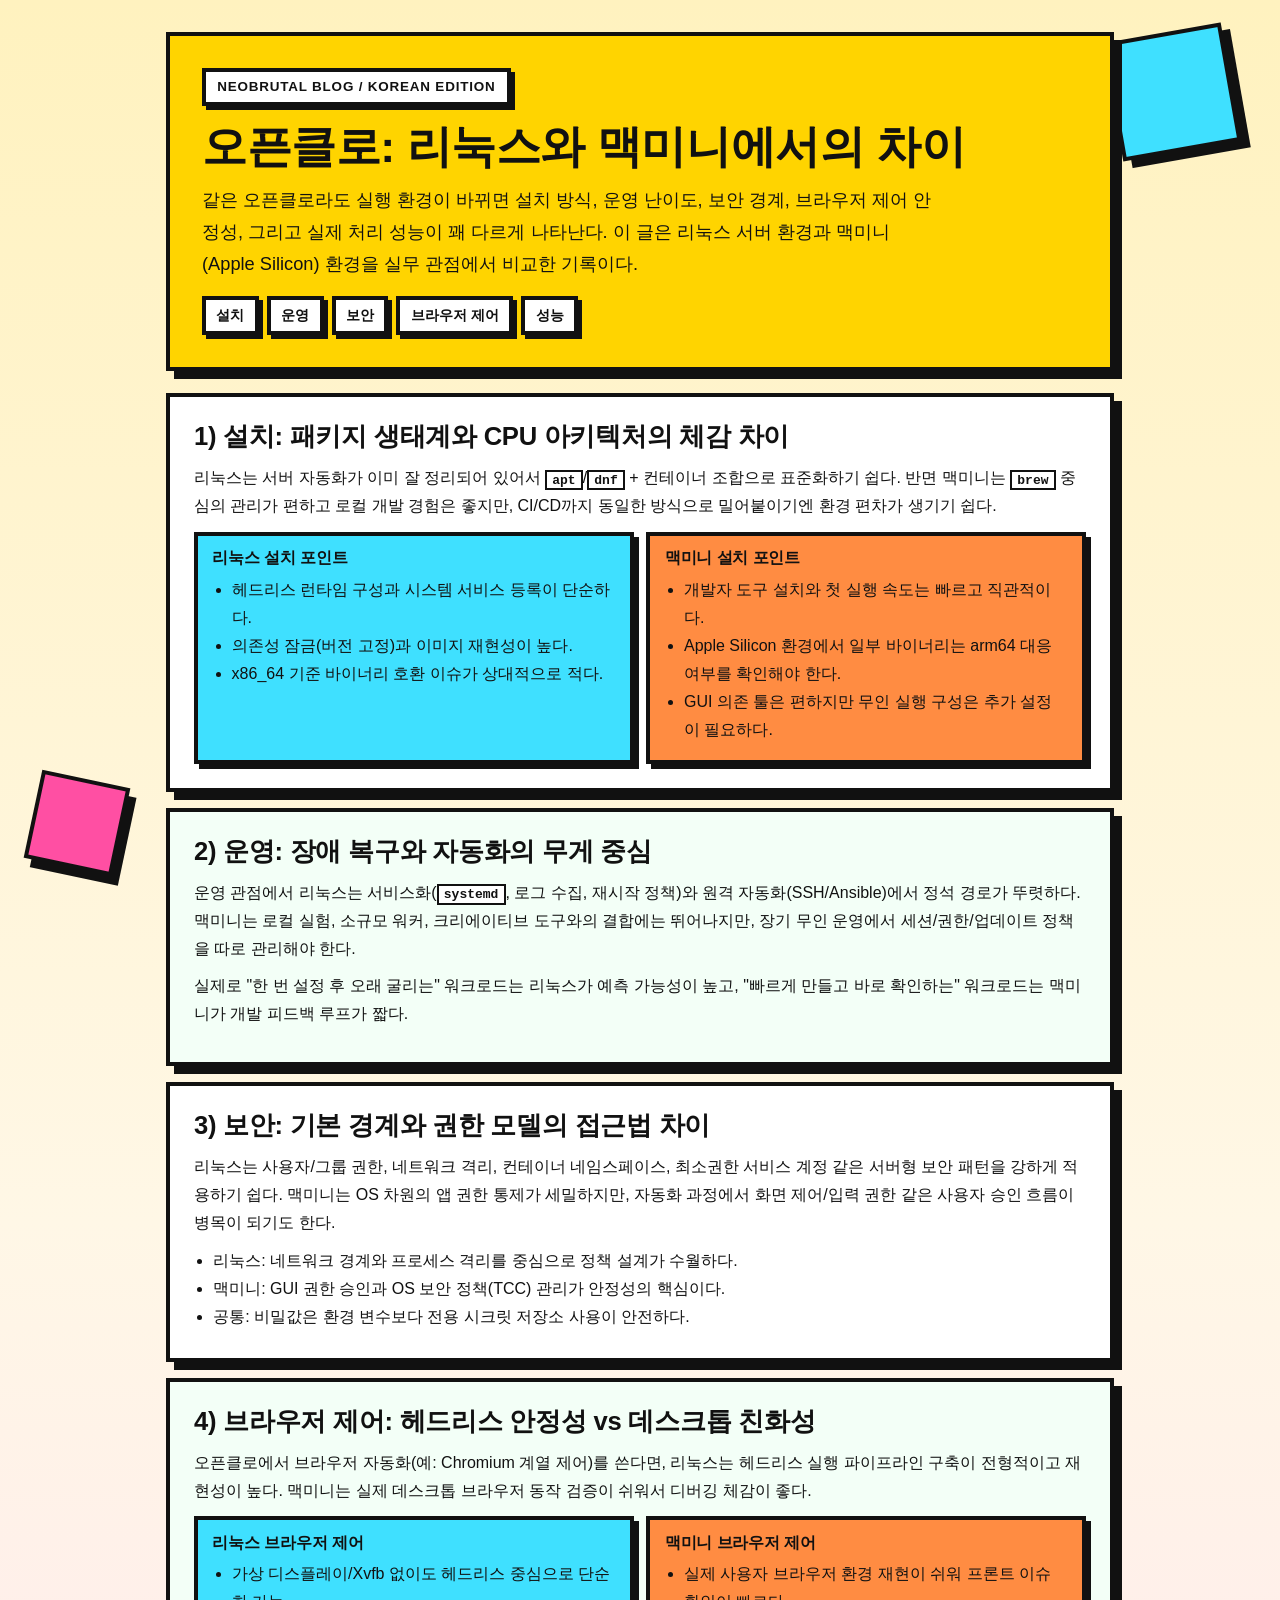
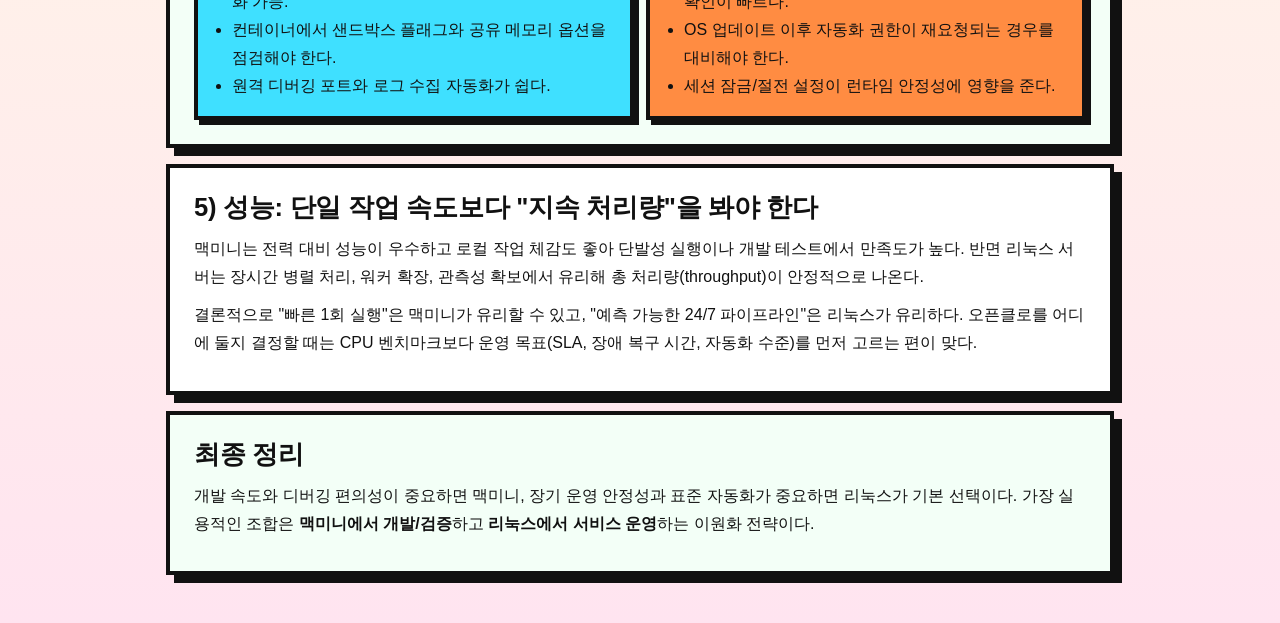
==== index.html @ ed8ccc2e "feat: initial neobrutal blog" ====
<!doctype html>
<html lang="ko">
<head>
  <meta charset="UTF-8">
  <meta name="viewport" content="width=device-width, initial-scale=1.0">
  <title>오픈클로: 리눅스와 맥미니에서의 차이</title>
  <link rel="stylesheet" href="styles.css">
</head>
<body>
  <div class="bg-shape shape-a" aria-hidden="true"></div>
  <div class="bg-shape shape-b" aria-hidden="true"></div>

  <main class="page">
    <header class="brutal-box hero">
      <p class="kicker">NEOBRUTAL BLOG / KOREAN EDITION</p>
      <h1>오픈클로: 리눅스와 맥미니에서의 차이</h1>
      <p class="dek">
        같은 오픈클로라도 실행 환경이 바뀌면 설치 방식, 운영 난이도, 보안 경계, 브라우저 제어 안정성,
        그리고 실제 처리 성능이 꽤 다르게 나타난다. 이 글은 리눅스 서버 환경과 맥미니(Apple Silicon) 환경을
        실무 관점에서 비교한 기록이다.
      </p>
      <ul class="tags" aria-label="핵심 주제">
        <li>설치</li>
        <li>운영</li>
        <li>보안</li>
        <li>브라우저 제어</li>
        <li>성능</li>
      </ul>
    </header>

    <article class="post">
      <section class="brutal-box block">
        <h2>1) 설치: 패키지 생태계와 CPU 아키텍처의 체감 차이</h2>
        <p>
          리눅스는 서버 자동화가 이미 잘 정리되어 있어서 <code>apt</code>/<code>dnf</code> + 컨테이너 조합으로
          표준화하기 쉽다. 반면 맥미니는 <code>brew</code> 중심의 관리가 편하고 로컬 개발 경험은 좋지만,
          CI/CD까지 동일한 방식으로 밀어붙이기엔 환경 편차가 생기기 쉽다.
        </p>
        <div class="compare">
          <section class="panel linux">
            <h3>리눅스 설치 포인트</h3>
            <ul>
              <li>헤드리스 런타임 구성과 시스템 서비스 등록이 단순하다.</li>
              <li>의존성 잠금(버전 고정)과 이미지 재현성이 높다.</li>
              <li>x86_64 기준 바이너리 호환 이슈가 상대적으로 적다.</li>
            </ul>
          </section>
          <section class="panel mac">
            <h3>맥미니 설치 포인트</h3>
            <ul>
              <li>개발자 도구 설치와 첫 실행 속도는 빠르고 직관적이다.</li>
              <li>Apple Silicon 환경에서 일부 바이너리는 arm64 대응 여부를 확인해야 한다.</li>
              <li>GUI 의존 툴은 편하지만 무인 실행 구성은 추가 설정이 필요하다.</li>
            </ul>
          </section>
        </div>
      </section>

      <section class="brutal-box block">
        <h2>2) 운영: 장애 복구와 자동화의 무게 중심</h2>
        <p>
          운영 관점에서 리눅스는 서비스화(<code>systemd</code>, 로그 수집, 재시작 정책)와 원격 자동화(SSH/Ansible)에서
          정석 경로가 뚜렷하다. 맥미니는 로컬 실험, 소규모 워커, 크리에이티브 도구와의 결합에는 뛰어나지만,
          장기 무인 운영에서 세션/권한/업데이트 정책을 따로 관리해야 한다.
        </p>
        <p>
          실제로 "한 번 설정 후 오래 굴리는" 워크로드는 리눅스가 예측 가능성이 높고, "빠르게 만들고 바로 확인하는"
          워크로드는 맥미니가 개발 피드백 루프가 짧다.
        </p>
      </section>

      <section class="brutal-box block">
        <h2>3) 보안: 기본 경계와 권한 모델의 접근법 차이</h2>
        <p>
          리눅스는 사용자/그룹 권한, 네트워크 격리, 컨테이너 네임스페이스, 최소권한 서비스 계정 같은
          서버형 보안 패턴을 강하게 적용하기 쉽다. 맥미니는 OS 차원의 앱 권한 통제가 세밀하지만,
          자동화 과정에서 화면 제어/입력 권한 같은 사용자 승인 흐름이 병목이 되기도 한다.
        </p>
        <ul>
          <li>리눅스: 네트워크 경계와 프로세스 격리를 중심으로 정책 설계가 수월하다.</li>
          <li>맥미니: GUI 권한 승인과 OS 보안 정책(TCC) 관리가 안정성의 핵심이다.</li>
          <li>공통: 비밀값은 환경 변수보다 전용 시크릿 저장소 사용이 안전하다.</li>
        </ul>
      </section>

      <section class="brutal-box block">
        <h2>4) 브라우저 제어: 헤드리스 안정성 vs 데스크톱 친화성</h2>
        <p>
          오픈클로에서 브라우저 자동화(예: Chromium 계열 제어)를 쓴다면, 리눅스는 헤드리스 실행 파이프라인 구축이
          전형적이고 재현성이 높다. 맥미니는 실제 데스크톱 브라우저 동작 검증이 쉬워서 디버깅 체감이 좋다.
        </p>
        <div class="compare">
          <section class="panel linux">
            <h3>리눅스 브라우저 제어</h3>
            <ul>
              <li>가상 디스플레이/Xvfb 없이도 헤드리스 중심으로 단순화 가능.</li>
              <li>컨테이너에서 샌드박스 플래그와 공유 메모리 옵션을 점검해야 한다.</li>
              <li>원격 디버깅 포트와 로그 수집 자동화가 쉽다.</li>
            </ul>
          </section>
          <section class="panel mac">
            <h3>맥미니 브라우저 제어</h3>
            <ul>
              <li>실제 사용자 브라우저 환경 재현이 쉬워 프론트 이슈 확인이 빠르다.</li>
              <li>OS 업데이트 이후 자동화 권한이 재요청되는 경우를 대비해야 한다.</li>
              <li>세션 잠금/절전 설정이 런타임 안정성에 영향을 준다.</li>
            </ul>
          </section>
        </div>
      </section>

      <section class="brutal-box block">
        <h2>5) 성능: 단일 작업 속도보다 "지속 처리량"을 봐야 한다</h2>
        <p>
          맥미니는 전력 대비 성능이 우수하고 로컬 작업 체감도 좋아 단발성 실행이나 개발 테스트에서 만족도가 높다.
          반면 리눅스 서버는 장시간 병렬 처리, 워커 확장, 관측성 확보에서 유리해 총 처리량(throughput)이 안정적으로 나온다.
        </p>
        <p>
          결론적으로 "빠른 1회 실행"은 맥미니가 유리할 수 있고, "예측 가능한 24/7 파이프라인"은 리눅스가 유리하다.
          오픈클로를 어디에 둘지 결정할 때는 CPU 벤치마크보다 운영 목표(SLA, 장애 복구 시간, 자동화 수준)를 먼저 고르는 편이 맞다.
        </p>
      </section>

      <section class="brutal-box block cta">
        <h2>최종 정리</h2>
        <p>
          개발 속도와 디버깅 편의성이 중요하면 맥미니, 장기 운영 안정성과 표준 자동화가 중요하면 리눅스가 기본 선택이다.
          가장 실용적인 조합은 <strong>맥미니에서 개발/검증</strong>하고 <strong>리눅스에서 서비스 운영</strong>하는 이원화 전략이다.
        </p>
      </section>
    </article>
  </main>
</body>
</html>
---- styles.css ----
:root {
  --ink: #111111;
  --paper: #fff7e6;
  --yellow: #ffd400;
  --pink: #ff4fa3;
  --cyan: #3fe0ff;
  --mint: #71f79f;
  --orange: #ff8c42;
  --shadow: 8px 8px 0 var(--ink);
  --border: 4px solid var(--ink);
}

*,
*::before,
*::after {
  box-sizing: border-box;
}

body {
  margin: 0;
  font-family: "Pretendard", "Noto Sans KR", "Apple SD Gothic Neo", sans-serif;
  line-height: 1.75;
  color: var(--ink);
  background:
    linear-gradient(180deg, #fff2bf 0%, var(--paper) 55%, #ffe4f0 100%);
  min-height: 100vh;
  position: relative;
  overflow-x: hidden;
}

.bg-shape {
  position: fixed;
  border: var(--border);
  box-shadow: var(--shadow);
  z-index: -1;
}

.shape-a {
  width: 120px;
  height: 120px;
  background: var(--cyan);
  top: 2rem;
  right: 3rem;
  transform: rotate(-10deg);
}

.shape-b {
  width: 90px;
  height: 90px;
  background: var(--pink);
  left: 2rem;
  bottom: 2rem;
  transform: rotate(12deg);
}

.page {
  width: min(100%, 980px);
  margin: 0 auto;
  padding: 2rem 1rem 3rem;
}

.brutal-box {
  border: var(--border);
  box-shadow: var(--shadow);
  background: #ffffff;
}

.hero {
  background: var(--yellow);
  padding: clamp(1rem, 3vw, 2rem);
  margin-bottom: 1.4rem;
}

.kicker {
  display: inline-block;
  margin: 0 0 0.6rem;
  border: var(--border);
  box-shadow: 4px 4px 0 var(--ink);
  padding: 0.2rem 0.7rem;
  background: #fff;
  font-weight: 800;
  letter-spacing: 0.06em;
  font-size: 0.84rem;
}

h1,
h2,
h3 {
  line-height: 1.25;
  letter-spacing: -0.01em;
}

h1 {
  margin: 0.2rem 0 0.6rem;
  font-size: clamp(1.55rem, 4.4vw, 2.8rem);
}

.dek {
  margin: 0;
  font-size: clamp(1rem, 2vw, 1.14rem);
  max-width: 72ch;
}

.tags {
  list-style: none;
  margin: 1rem 0 0;
  padding: 0;
  display: flex;
  flex-wrap: wrap;
  gap: 0.5rem;
}

.tags li {
  border: var(--border);
  box-shadow: 4px 4px 0 var(--ink);
  background: #fff;
  font-weight: 700;
  font-size: 0.9rem;
  padding: 0.18rem 0.65rem;
}

.post {
  display: grid;
  gap: 1rem;
}

.block {
  padding: clamp(1rem, 2.4vw, 1.5rem);
}

.block:nth-child(odd) {
  background: #ffffff;
}

.block:nth-child(even) {
  background: #f3fff7;
}

.block h2 {
  margin-top: 0;
  margin-bottom: 0.7rem;
  font-size: clamp(1.15rem, 3vw, 1.6rem);
}

.block p {
  margin: 0.6rem 0;
}

.block ul {
  margin: 0.4rem 0 0.2rem 1.2rem;
  padding: 0;
}

.compare {
  margin-top: 0.7rem;
  display: grid;
  gap: 0.8rem;
  grid-template-columns: repeat(2, minmax(0, 1fr));
}

.panel {
  border: var(--border);
  box-shadow: 5px 5px 0 var(--ink);
  padding: 0.8rem 0.9rem;
}

.panel h3 {
  margin-top: 0;
  margin-bottom: 0.45rem;
  font-size: 1rem;
}

.panel.linux {
  background: var(--cyan);
}

.panel.mac {
  background: var(--orange);
}

code {
  border: 2px solid var(--ink);
  background: #ffffff;
  padding: 0.05rem 0.32rem;
  font-weight: 700;
}

.cta {
  background: var(--mint);
}

@media (max-width: 760px) {
  .page {
    padding: 1rem 0.75rem 2rem;
  }

  .shape-a {
    right: 0.4rem;
    top: 0.6rem;
    width: 80px;
    height: 80px;
  }

  .shape-b {
    left: 0.3rem;
    bottom: 0.6rem;
    width: 70px;
    height: 70px;
  }

  .compare {
    grid-template-columns: 1fr;
  }

  .kicker {
    font-size: 0.75rem;
  }
}
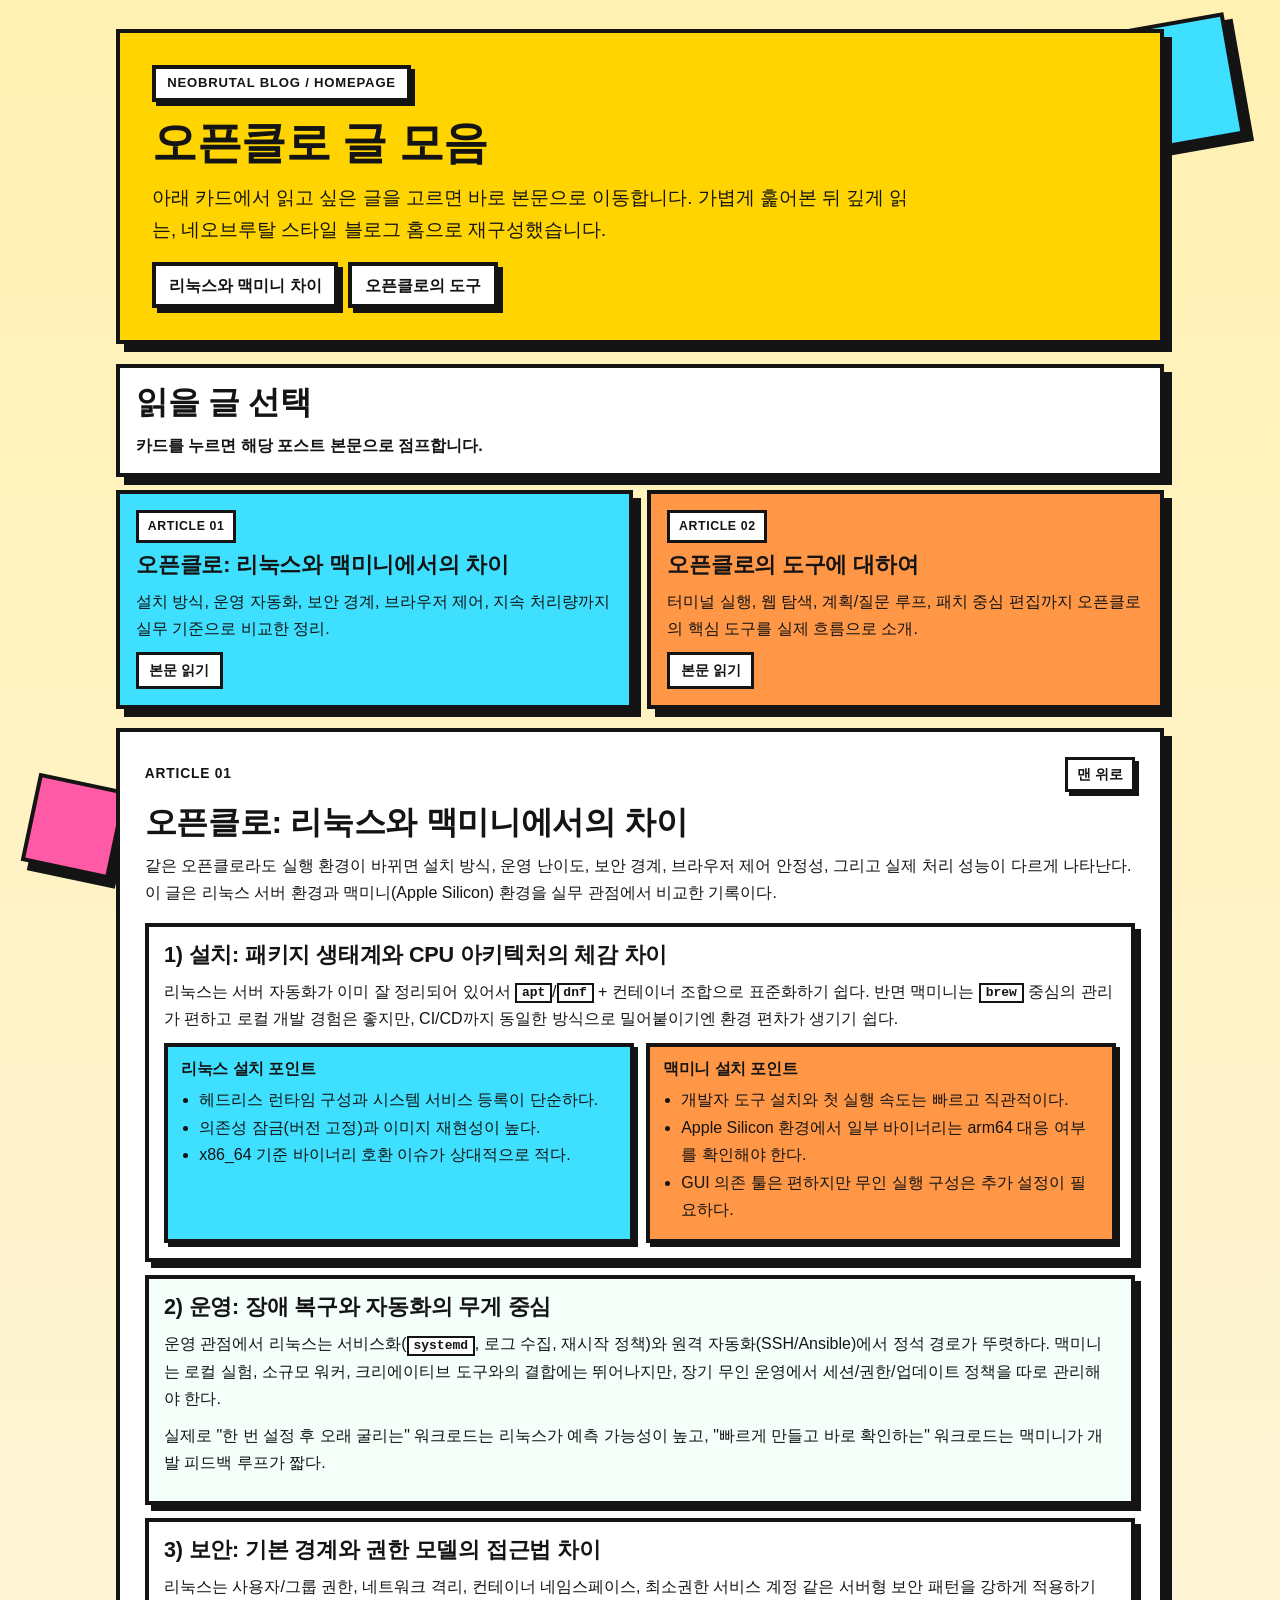
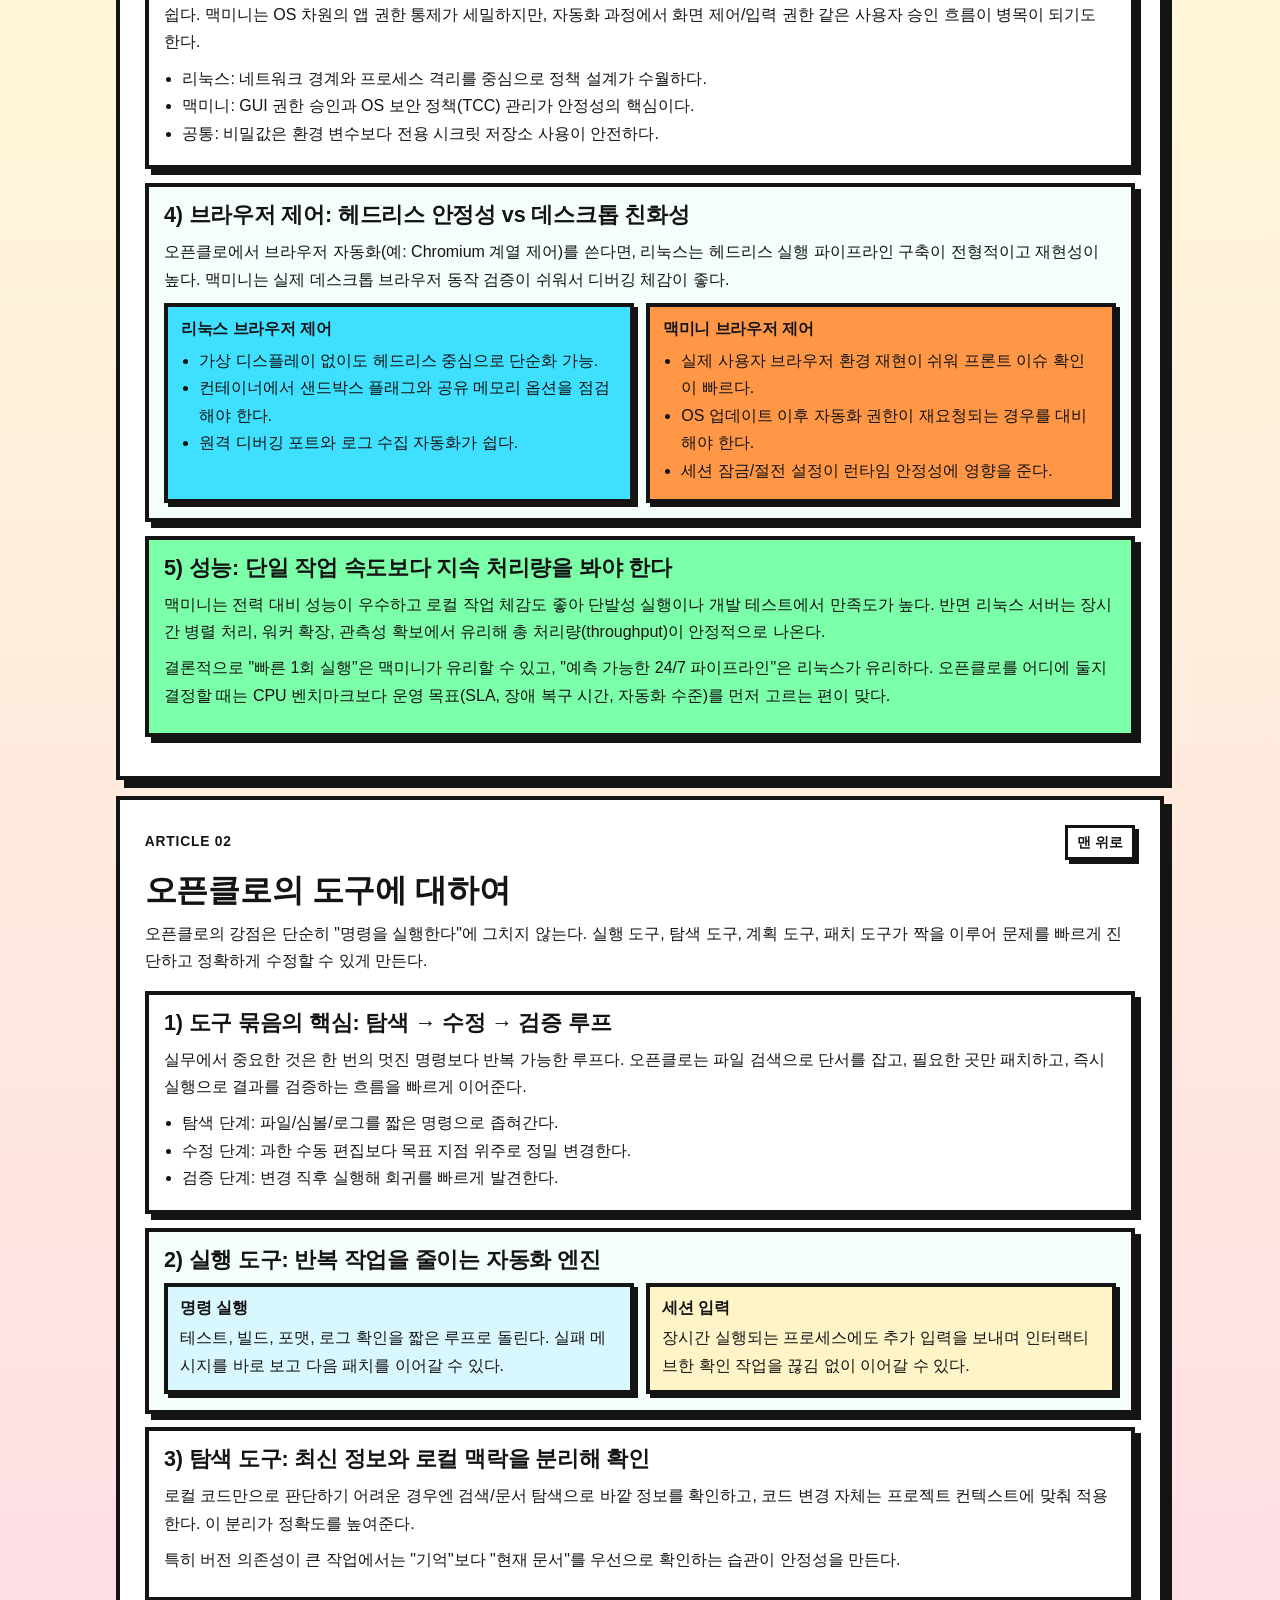
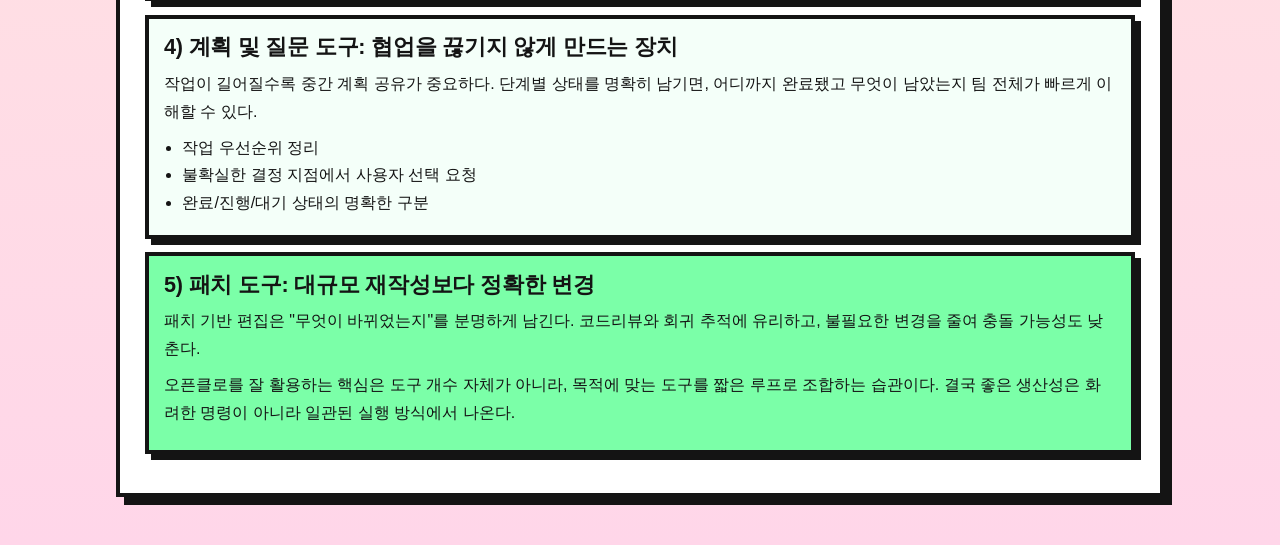
==== commit 022fd364: "feat: add post-card listing and second article about OpenClaw tools" ====
--- a/index.html
+++ b/index.html
@@ -3,132 +3,246 @@
 <head>
   <meta charset="UTF-8">
   <meta name="viewport" content="width=device-width, initial-scale=1.0">
-  <title>오픈클로: 리눅스와 맥미니에서의 차이</title>
+  <title>오픈클로 홈 | 네오브루탈 블로그</title>
   <link rel="stylesheet" href="styles.css">
 </head>
 <body>
   <div class="bg-shape shape-a" aria-hidden="true"></div>
   <div class="bg-shape shape-b" aria-hidden="true"></div>
-
-  <main class="page">
+  <div class="bg-shape shape-c" aria-hidden="true"></div>
+
+  <main class="page" id="top">
     <header class="brutal-box hero">
-      <p class="kicker">NEOBRUTAL BLOG / KOREAN EDITION</p>
-      <h1>오픈클로: 리눅스와 맥미니에서의 차이</h1>
+      <p class="kicker">NEOBRUTAL BLOG / HOMEPAGE</p>
+      <h1>오픈클로 글 모음</h1>
       <p class="dek">
-        같은 오픈클로라도 실행 환경이 바뀌면 설치 방식, 운영 난이도, 보안 경계, 브라우저 제어 안정성,
-        그리고 실제 처리 성능이 꽤 다르게 나타난다. 이 글은 리눅스 서버 환경과 맥미니(Apple Silicon) 환경을
-        실무 관점에서 비교한 기록이다.
+        아래 카드에서 읽고 싶은 글을 고르면 바로 본문으로 이동합니다.
+        가볍게 훑어본 뒤 깊게 읽는, 네오브루탈 스타일 블로그 홈으로 재구성했습니다.
       </p>
-      <ul class="tags" aria-label="핵심 주제">
-        <li>설치</li>
-        <li>운영</li>
-        <li>보안</li>
-        <li>브라우저 제어</li>
-        <li>성능</li>
-      </ul>
+      <nav class="top-nav" aria-label="게시글 바로가기">
+        <a href="#post-linux-mac">리눅스와 맥미니 차이</a>
+        <a href="#post-tools">오픈클로의 도구</a>
+      </nav>
     </header>
 
-    <article class="post">
-      <section class="brutal-box block">
-        <h2>1) 설치: 패키지 생태계와 CPU 아키텍처의 체감 차이</h2>
+    <section class="post-picker" aria-labelledby="post-picker-title">
+      <div class="brutal-box section-head">
+        <h2 id="post-picker-title">읽을 글 선택</h2>
+        <p>카드를 누르면 해당 포스트 본문으로 점프합니다.</p>
+      </div>
+
+      <div class="cards">
+        <a class="brutal-box post-card card-linux" href="#post-linux-mac">
+          <p class="card-label">ARTICLE 01</p>
+          <h3>오픈클로: 리눅스와 맥미니에서의 차이</h3>
+          <p>
+            설치 방식, 운영 자동화, 보안 경계, 브라우저 제어, 지속 처리량까지
+            실무 기준으로 비교한 정리.
+          </p>
+          <span class="card-cta">본문 읽기</span>
+        </a>
+
+        <a class="brutal-box post-card card-tools" href="#post-tools">
+          <p class="card-label">ARTICLE 02</p>
+          <h3>오픈클로의 도구에 대하여</h3>
+          <p>
+            터미널 실행, 웹 탐색, 계획/질문 루프, 패치 중심 편집까지
+            오픈클로의 핵심 도구를 실제 흐름으로 소개.
+          </p>
+          <span class="card-cta">본문 읽기</span>
+        </a>
+      </div>
+    </section>
+
+    <section class="articles" aria-label="전체 포스트">
+      <article class="brutal-box post-full" id="post-linux-mac">
+        <header class="post-head">
+          <p class="post-no">ARTICLE 01</p>
+          <a class="back-top" href="#top">맨 위로</a>
+        </header>
+
+        <h2>오픈클로: 리눅스와 맥미니에서의 차이</h2>
         <p>
-          리눅스는 서버 자동화가 이미 잘 정리되어 있어서 <code>apt</code>/<code>dnf</code> + 컨테이너 조합으로
-          표준화하기 쉽다. 반면 맥미니는 <code>brew</code> 중심의 관리가 편하고 로컬 개발 경험은 좋지만,
-          CI/CD까지 동일한 방식으로 밀어붙이기엔 환경 편차가 생기기 쉽다.
+          같은 오픈클로라도 실행 환경이 바뀌면 설치 방식, 운영 난이도, 보안 경계, 브라우저 제어 안정성,
+          그리고 실제 처리 성능이 다르게 나타난다. 이 글은 리눅스 서버 환경과 맥미니(Apple Silicon) 환경을
+          실무 관점에서 비교한 기록이다.
         </p>
-        <div class="compare">
-          <section class="panel linux">
-            <h3>리눅스 설치 포인트</h3>
-            <ul>
-              <li>헤드리스 런타임 구성과 시스템 서비스 등록이 단순하다.</li>
-              <li>의존성 잠금(버전 고정)과 이미지 재현성이 높다.</li>
-              <li>x86_64 기준 바이너리 호환 이슈가 상대적으로 적다.</li>
-            </ul>
-          </section>
-          <section class="panel mac">
-            <h3>맥미니 설치 포인트</h3>
-            <ul>
-              <li>개발자 도구 설치와 첫 실행 속도는 빠르고 직관적이다.</li>
-              <li>Apple Silicon 환경에서 일부 바이너리는 arm64 대응 여부를 확인해야 한다.</li>
-              <li>GUI 의존 툴은 편하지만 무인 실행 구성은 추가 설정이 필요하다.</li>
-            </ul>
-          </section>
-        </div>
-      </section>
-
-      <section class="brutal-box block">
-        <h2>2) 운영: 장애 복구와 자동화의 무게 중심</h2>
+
+        <section class="block">
+          <h3>1) 설치: 패키지 생태계와 CPU 아키텍처의 체감 차이</h3>
+          <p>
+            리눅스는 서버 자동화가 이미 잘 정리되어 있어서 <code>apt</code>/<code>dnf</code> + 컨테이너 조합으로
+            표준화하기 쉽다. 반면 맥미니는 <code>brew</code> 중심의 관리가 편하고 로컬 개발 경험은 좋지만,
+            CI/CD까지 동일한 방식으로 밀어붙이기엔 환경 편차가 생기기 쉽다.
+          </p>
+          <div class="compare">
+            <section class="panel linux">
+              <h4>리눅스 설치 포인트</h4>
+              <ul>
+                <li>헤드리스 런타임 구성과 시스템 서비스 등록이 단순하다.</li>
+                <li>의존성 잠금(버전 고정)과 이미지 재현성이 높다.</li>
+                <li>x86_64 기준 바이너리 호환 이슈가 상대적으로 적다.</li>
+              </ul>
+            </section>
+            <section class="panel mac">
+              <h4>맥미니 설치 포인트</h4>
+              <ul>
+                <li>개발자 도구 설치와 첫 실행 속도는 빠르고 직관적이다.</li>
+                <li>Apple Silicon 환경에서 일부 바이너리는 arm64 대응 여부를 확인해야 한다.</li>
+                <li>GUI 의존 툴은 편하지만 무인 실행 구성은 추가 설정이 필요하다.</li>
+              </ul>
+            </section>
+          </div>
+        </section>
+
+        <section class="block">
+          <h3>2) 운영: 장애 복구와 자동화의 무게 중심</h3>
+          <p>
+            운영 관점에서 리눅스는 서비스화(<code>systemd</code>, 로그 수집, 재시작 정책)와 원격 자동화(SSH/Ansible)에서
+            정석 경로가 뚜렷하다. 맥미니는 로컬 실험, 소규모 워커, 크리에이티브 도구와의 결합에는 뛰어나지만,
+            장기 무인 운영에서 세션/권한/업데이트 정책을 따로 관리해야 한다.
+          </p>
+          <p>
+            실제로 "한 번 설정 후 오래 굴리는" 워크로드는 리눅스가 예측 가능성이 높고, "빠르게 만들고 바로 확인하는"
+            워크로드는 맥미니가 개발 피드백 루프가 짧다.
+          </p>
+        </section>
+
+        <section class="block">
+          <h3>3) 보안: 기본 경계와 권한 모델의 접근법 차이</h3>
+          <p>
+            리눅스는 사용자/그룹 권한, 네트워크 격리, 컨테이너 네임스페이스, 최소권한 서비스 계정 같은
+            서버형 보안 패턴을 강하게 적용하기 쉽다. 맥미니는 OS 차원의 앱 권한 통제가 세밀하지만,
+            자동화 과정에서 화면 제어/입력 권한 같은 사용자 승인 흐름이 병목이 되기도 한다.
+          </p>
+          <ul>
+            <li>리눅스: 네트워크 경계와 프로세스 격리를 중심으로 정책 설계가 수월하다.</li>
+            <li>맥미니: GUI 권한 승인과 OS 보안 정책(TCC) 관리가 안정성의 핵심이다.</li>
+            <li>공통: 비밀값은 환경 변수보다 전용 시크릿 저장소 사용이 안전하다.</li>
+          </ul>
+        </section>
+
+        <section class="block">
+          <h3>4) 브라우저 제어: 헤드리스 안정성 vs 데스크톱 친화성</h3>
+          <p>
+            오픈클로에서 브라우저 자동화(예: Chromium 계열 제어)를 쓴다면, 리눅스는 헤드리스 실행 파이프라인 구축이
+            전형적이고 재현성이 높다. 맥미니는 실제 데스크톱 브라우저 동작 검증이 쉬워서 디버깅 체감이 좋다.
+          </p>
+          <div class="compare">
+            <section class="panel linux">
+              <h4>리눅스 브라우저 제어</h4>
+              <ul>
+                <li>가상 디스플레이 없이도 헤드리스 중심으로 단순화 가능.</li>
+                <li>컨테이너에서 샌드박스 플래그와 공유 메모리 옵션을 점검해야 한다.</li>
+                <li>원격 디버깅 포트와 로그 수집 자동화가 쉽다.</li>
+              </ul>
+            </section>
+            <section class="panel mac">
+              <h4>맥미니 브라우저 제어</h4>
+              <ul>
+                <li>실제 사용자 브라우저 환경 재현이 쉬워 프론트 이슈 확인이 빠르다.</li>
+                <li>OS 업데이트 이후 자동화 권한이 재요청되는 경우를 대비해야 한다.</li>
+                <li>세션 잠금/절전 설정이 런타임 안정성에 영향을 준다.</li>
+              </ul>
+            </section>
+          </div>
+        </section>
+
+        <section class="block highlight">
+          <h3>5) 성능: 단일 작업 속도보다 지속 처리량을 봐야 한다</h3>
+          <p>
+            맥미니는 전력 대비 성능이 우수하고 로컬 작업 체감도 좋아 단발성 실행이나 개발 테스트에서 만족도가 높다.
+            반면 리눅스 서버는 장시간 병렬 처리, 워커 확장, 관측성 확보에서 유리해 총 처리량(throughput)이 안정적으로 나온다.
+          </p>
+          <p>
+            결론적으로 "빠른 1회 실행"은 맥미니가 유리할 수 있고, "예측 가능한 24/7 파이프라인"은 리눅스가 유리하다.
+            오픈클로를 어디에 둘지 결정할 때는 CPU 벤치마크보다 운영 목표(SLA, 장애 복구 시간, 자동화 수준)를 먼저 고르는 편이 맞다.
+          </p>
+        </section>
+      </article>
+
+      <article class="brutal-box post-full" id="post-tools">
+        <header class="post-head">
+          <p class="post-no">ARTICLE 02</p>
+          <a class="back-top" href="#top">맨 위로</a>
+        </header>
+
+        <h2>오픈클로의 도구에 대하여</h2>
         <p>
-          운영 관점에서 리눅스는 서비스화(<code>systemd</code>, 로그 수집, 재시작 정책)와 원격 자동화(SSH/Ansible)에서
-          정석 경로가 뚜렷하다. 맥미니는 로컬 실험, 소규모 워커, 크리에이티브 도구와의 결합에는 뛰어나지만,
-          장기 무인 운영에서 세션/권한/업데이트 정책을 따로 관리해야 한다.
+          오픈클로의 강점은 단순히 "명령을 실행한다"에 그치지 않는다.
+          실행 도구, 탐색 도구, 계획 도구, 패치 도구가 짝을 이루어 문제를 빠르게 진단하고 정확하게 수정할 수 있게 만든다.
         </p>
-        <p>
-          실제로 "한 번 설정 후 오래 굴리는" 워크로드는 리눅스가 예측 가능성이 높고, "빠르게 만들고 바로 확인하는"
-          워크로드는 맥미니가 개발 피드백 루프가 짧다.
-        </p>
-      </section>
-
-      <section class="brutal-box block">
-        <h2>3) 보안: 기본 경계와 권한 모델의 접근법 차이</h2>
-        <p>
-          리눅스는 사용자/그룹 권한, 네트워크 격리, 컨테이너 네임스페이스, 최소권한 서비스 계정 같은
-          서버형 보안 패턴을 강하게 적용하기 쉽다. 맥미니는 OS 차원의 앱 권한 통제가 세밀하지만,
-          자동화 과정에서 화면 제어/입력 권한 같은 사용자 승인 흐름이 병목이 되기도 한다.
-        </p>
-        <ul>
-          <li>리눅스: 네트워크 경계와 프로세스 격리를 중심으로 정책 설계가 수월하다.</li>
-          <li>맥미니: GUI 권한 승인과 OS 보안 정책(TCC) 관리가 안정성의 핵심이다.</li>
-          <li>공통: 비밀값은 환경 변수보다 전용 시크릿 저장소 사용이 안전하다.</li>
-        </ul>
-      </section>
-
-      <section class="brutal-box block">
-        <h2>4) 브라우저 제어: 헤드리스 안정성 vs 데스크톱 친화성</h2>
-        <p>
-          오픈클로에서 브라우저 자동화(예: Chromium 계열 제어)를 쓴다면, 리눅스는 헤드리스 실행 파이프라인 구축이
-          전형적이고 재현성이 높다. 맥미니는 실제 데스크톱 브라우저 동작 검증이 쉬워서 디버깅 체감이 좋다.
-        </p>
-        <div class="compare">
-          <section class="panel linux">
-            <h3>리눅스 브라우저 제어</h3>
-            <ul>
-              <li>가상 디스플레이/Xvfb 없이도 헤드리스 중심으로 단순화 가능.</li>
-              <li>컨테이너에서 샌드박스 플래그와 공유 메모리 옵션을 점검해야 한다.</li>
-              <li>원격 디버깅 포트와 로그 수집 자동화가 쉽다.</li>
-            </ul>
-          </section>
-          <section class="panel mac">
-            <h3>맥미니 브라우저 제어</h3>
-            <ul>
-              <li>실제 사용자 브라우저 환경 재현이 쉬워 프론트 이슈 확인이 빠르다.</li>
-              <li>OS 업데이트 이후 자동화 권한이 재요청되는 경우를 대비해야 한다.</li>
-              <li>세션 잠금/절전 설정이 런타임 안정성에 영향을 준다.</li>
-            </ul>
-          </section>
-        </div>
-      </section>
-
-      <section class="brutal-box block">
-        <h2>5) 성능: 단일 작업 속도보다 "지속 처리량"을 봐야 한다</h2>
-        <p>
-          맥미니는 전력 대비 성능이 우수하고 로컬 작업 체감도 좋아 단발성 실행이나 개발 테스트에서 만족도가 높다.
-          반면 리눅스 서버는 장시간 병렬 처리, 워커 확장, 관측성 확보에서 유리해 총 처리량(throughput)이 안정적으로 나온다.
-        </p>
-        <p>
-          결론적으로 "빠른 1회 실행"은 맥미니가 유리할 수 있고, "예측 가능한 24/7 파이프라인"은 리눅스가 유리하다.
-          오픈클로를 어디에 둘지 결정할 때는 CPU 벤치마크보다 운영 목표(SLA, 장애 복구 시간, 자동화 수준)를 먼저 고르는 편이 맞다.
-        </p>
-      </section>
-
-      <section class="brutal-box block cta">
-        <h2>최종 정리</h2>
-        <p>
-          개발 속도와 디버깅 편의성이 중요하면 맥미니, 장기 운영 안정성과 표준 자동화가 중요하면 리눅스가 기본 선택이다.
-          가장 실용적인 조합은 <strong>맥미니에서 개발/검증</strong>하고 <strong>리눅스에서 서비스 운영</strong>하는 이원화 전략이다.
-        </p>
-      </section>
-    </article>
+
+        <section class="block">
+          <h3>1) 도구 묶음의 핵심: 탐색 → 수정 → 검증 루프</h3>
+          <p>
+            실무에서 중요한 것은 한 번의 멋진 명령보다 반복 가능한 루프다.
+            오픈클로는 파일 검색으로 단서를 잡고, 필요한 곳만 패치하고, 즉시 실행으로 결과를 검증하는 흐름을 빠르게 이어준다.
+          </p>
+          <ul>
+            <li>탐색 단계: 파일/심볼/로그를 짧은 명령으로 좁혀간다.</li>
+            <li>수정 단계: 과한 수동 편집보다 목표 지점 위주로 정밀 변경한다.</li>
+            <li>검증 단계: 변경 직후 실행해 회귀를 빠르게 발견한다.</li>
+          </ul>
+        </section>
+
+        <section class="block">
+          <h3>2) 실행 도구: 반복 작업을 줄이는 자동화 엔진</h3>
+          <div class="tools-grid">
+            <section class="tool-panel">
+              <h4>명령 실행</h4>
+              <p>
+                테스트, 빌드, 포맷, 로그 확인을 짧은 루프로 돌린다.
+                실패 메시지를 바로 보고 다음 패치를 이어갈 수 있다.
+              </p>
+            </section>
+            <section class="tool-panel">
+              <h4>세션 입력</h4>
+              <p>
+                장시간 실행되는 프로세스에도 추가 입력을 보내며
+                인터랙티브한 확인 작업을 끊김 없이 이어갈 수 있다.
+              </p>
+            </section>
+          </div>
+        </section>
+
+        <section class="block">
+          <h3>3) 탐색 도구: 최신 정보와 로컬 맥락을 분리해 확인</h3>
+          <p>
+            로컬 코드만으로 판단하기 어려운 경우엔 검색/문서 탐색으로 바깥 정보를 확인하고,
+            코드 변경 자체는 프로젝트 컨텍스트에 맞춰 적용한다. 이 분리가 정확도를 높여준다.
+          </p>
+          <p>
+            특히 버전 의존성이 큰 작업에서는 "기억"보다 "현재 문서"를 우선으로 확인하는 습관이 안정성을 만든다.
+          </p>
+        </section>
+
+        <section class="block">
+          <h3>4) 계획 및 질문 도구: 협업을 끊기지 않게 만드는 장치</h3>
+          <p>
+            작업이 길어질수록 중간 계획 공유가 중요하다.
+            단계별 상태를 명확히 남기면, 어디까지 완료됐고 무엇이 남았는지 팀 전체가 빠르게 이해할 수 있다.
+          </p>
+          <ul>
+            <li>작업 우선순위 정리</li>
+            <li>불확실한 결정 지점에서 사용자 선택 요청</li>
+            <li>완료/진행/대기 상태의 명확한 구분</li>
+          </ul>
+        </section>
+
+        <section class="block highlight">
+          <h3>5) 패치 도구: 대규모 재작성보다 정확한 변경</h3>
+          <p>
+            패치 기반 편집은 "무엇이 바뀌었는지"를 분명하게 남긴다.
+            코드리뷰와 회귀 추적에 유리하고, 불필요한 변경을 줄여 충돌 가능성도 낮춘다.
+          </p>
+          <p>
+            오픈클로를 잘 활용하는 핵심은 도구 개수 자체가 아니라, 목적에 맞는 도구를 짧은 루프로 조합하는 습관이다.
+            결국 좋은 생산성은 화려한 명령이 아니라 일관된 실행 방식에서 나온다.
+          </p>
+        </section>
+      </article>
+    </section>
   </main>
 </body>
 </html>
--- a/styles.css
+++ b/styles.css
@@ -1,11 +1,12 @@
 :root {
-  --ink: #111111;
-  --paper: #fff7e6;
+  --ink: #141414;
+  --paper: #fff5d8;
   --yellow: #ffd400;
-  --pink: #ff4fa3;
+  --pink: #ff5aa5;
   --cyan: #3fe0ff;
-  --mint: #71f79f;
-  --orange: #ff8c42;
+  --mint: #7bffa8;
+  --orange: #ff9747;
+  --lime: #d8ff57;
   --shadow: 8px 8px 0 var(--ink);
   --border: 4px solid var(--ink);
 }
@@ -16,13 +17,17 @@
   box-sizing: border-box;
 }
 
+html {
+  scroll-behavior: smooth;
+}
+
 body {
   margin: 0;
-  font-family: "Pretendard", "Noto Sans KR", "Apple SD Gothic Neo", sans-serif;
-  line-height: 1.75;
+  font-family: "SUIT Variable", "Pretendard", "Noto Sans KR", sans-serif;
+  line-height: 1.72;
   color: var(--ink);
   background:
-    linear-gradient(180deg, #fff2bf 0%, var(--paper) 55%, #ffe4f0 100%);
+    linear-gradient(180deg, #fff1b2 0%, var(--paper) 45%, #ffd6e9 100%);
   min-height: 100vh;
   position: relative;
   overflow-x: hidden;
@@ -36,11 +41,11 @@
 }
 
 .shape-a {
-  width: 120px;
-  height: 120px;
+  width: 124px;
+  height: 124px;
   background: var(--cyan);
-  top: 2rem;
-  right: 3rem;
+  top: 1.4rem;
+  right: 2.8rem;
   transform: rotate(-10deg);
 }
 
@@ -48,126 +53,264 @@
   width: 90px;
   height: 90px;
   background: var(--pink);
-  left: 2rem;
-  bottom: 2rem;
+  left: 1.8rem;
+  bottom: 1.8rem;
   transform: rotate(12deg);
 }
 
+.shape-c {
+  width: 68px;
+  height: 68px;
+  background: var(--lime);
+  left: max(18%, 2rem);
+  top: 11rem;
+  transform: rotate(18deg);
+}
+
 .page {
-  width: min(100%, 980px);
+  width: min(100%, 1080px);
   margin: 0 auto;
-  padding: 2rem 1rem 3rem;
+  padding: 1.8rem 1rem 3rem;
 }
 
 .brutal-box {
   border: var(--border);
   box-shadow: var(--shadow);
-  background: #ffffff;
+  background: #fff;
 }
 
 .hero {
   background: var(--yellow);
-  padding: clamp(1rem, 3vw, 2rem);
-  margin-bottom: 1.4rem;
+  padding: clamp(1.1rem, 3vw, 2rem);
+  margin-bottom: 1.2rem;
 }
 
 .kicker {
   display: inline-block;
-  margin: 0 0 0.6rem;
+  margin: 0 0 0.7rem;
   border: var(--border);
   box-shadow: 4px 4px 0 var(--ink);
   padding: 0.2rem 0.7rem;
   background: #fff;
   font-weight: 800;
   letter-spacing: 0.06em;
-  font-size: 0.84rem;
+  font-size: 0.82rem;
 }
 
 h1,
 h2,
-h3 {
+h3,
+h4 {
   line-height: 1.25;
   letter-spacing: -0.01em;
 }
 
 h1 {
-  margin: 0.2rem 0 0.6rem;
-  font-size: clamp(1.55rem, 4.4vw, 2.8rem);
+  margin: 0.15rem 0 0.7rem;
+  font-size: clamp(1.58rem, 4.3vw, 2.8rem);
+}
+
+h2 {
+  margin: 0 0 0.6rem;
+  font-size: clamp(1.3rem, 2.9vw, 2rem);
+}
+
+h3 {
+  margin: 0;
+  font-size: clamp(1.08rem, 2.5vw, 1.35rem);
 }
 
 .dek {
   margin: 0;
-  font-size: clamp(1rem, 2vw, 1.14rem);
-  max-width: 72ch;
-}
-
-.tags {
-  list-style: none;
-  margin: 1rem 0 0;
-  padding: 0;
+  max-width: 74ch;
+  font-size: clamp(1rem, 2vw, 1.16rem);
+}
+
+.top-nav {
+  margin-top: 1rem;
   display: flex;
   flex-wrap: wrap;
-  gap: 0.5rem;
-}
-
-.tags li {
-  border: var(--border);
-  box-shadow: 4px 4px 0 var(--ink);
-  background: #fff;
-  font-weight: 700;
+  gap: 0.6rem;
+}
+
+.top-nav a {
+  border: var(--border);
+  box-shadow: 5px 5px 0 var(--ink);
+  background: #fff;
+  color: var(--ink);
+  text-decoration: none;
+  font-weight: 800;
+  padding: 0.33rem 0.8rem;
+}
+
+.top-nav a:hover,
+.top-nav a:focus-visible {
+  transform: translate(-2px, -2px);
+  box-shadow: 7px 7px 0 var(--ink);
+}
+
+.post-picker {
+  margin-bottom: 1.2rem;
+}
+
+.section-head {
+  background: #fff;
+  padding: 0.9rem 1rem;
+  margin-bottom: 0.8rem;
+}
+
+.section-head p {
+  margin: 0;
+  font-weight: 600;
+}
+
+.cards {
+  display: grid;
+  grid-template-columns: repeat(2, minmax(0, 1fr));
+  gap: 0.9rem;
+}
+
+.post-card {
+  text-decoration: none;
+  color: var(--ink);
+  padding: 1rem;
+  display: grid;
+  gap: 0.55rem;
+}
+
+.post-card h3 {
+  margin: 0;
+}
+
+.post-card p {
+  margin: 0;
+}
+
+.card-label {
+  display: inline-block;
+  width: fit-content;
+  padding: 0.18rem 0.55rem;
+  border: 3px solid var(--ink);
+  background: #fff;
+  font-size: 0.77rem;
+  font-weight: 800;
+  letter-spacing: 0.05em;
+}
+
+.card-cta {
+  width: fit-content;
+  border: 3px solid var(--ink);
+  padding: 0.2rem 0.65rem;
+  background: #fff;
+  font-weight: 800;
   font-size: 0.9rem;
-  padding: 0.18rem 0.65rem;
-}
-
-.post {
+}
+
+.card-linux {
+  background: var(--cyan);
+}
+
+.card-tools {
+  background: var(--orange);
+}
+
+.post-card:hover,
+.post-card:focus-visible {
+  transform: translate(-4px, -4px) rotate(-0.4deg);
+  box-shadow: 12px 12px 0 var(--ink);
+}
+
+.articles {
   display: grid;
   gap: 1rem;
 }
 
+.post-full {
+  background: #fff;
+  padding: clamp(1rem, 2.8vw, 1.55rem);
+  scroll-margin-top: 1rem;
+}
+
+.post-head {
+  display: flex;
+  justify-content: space-between;
+  align-items: center;
+  gap: 0.7rem;
+  margin-bottom: 0.65rem;
+}
+
+.post-no {
+  margin: 0;
+  font-weight: 900;
+  letter-spacing: 0.06em;
+  font-size: 0.86rem;
+}
+
+.back-top {
+  border: 3px solid var(--ink);
+  box-shadow: 4px 4px 0 var(--ink);
+  background: #fff;
+  color: var(--ink);
+  text-decoration: none;
+  font-weight: 800;
+  padding: 0.15rem 0.58rem;
+  font-size: 0.88rem;
+}
+
+.back-top:hover,
+.back-top:focus-visible {
+  transform: translate(-2px, -2px);
+  box-shadow: 6px 6px 0 var(--ink);
+}
+
+.post-full > p {
+  margin: 0.45rem 0 1rem;
+}
+
 .block {
-  padding: clamp(1rem, 2.4vw, 1.5rem);
-}
-
-.block:nth-child(odd) {
-  background: #ffffff;
-}
-
-.block:nth-child(even) {
-  background: #f3fff7;
-}
-
-.block h2 {
-  margin-top: 0;
-  margin-bottom: 0.7rem;
-  font-size: clamp(1.15rem, 3vw, 1.6rem);
+  border: var(--border);
+  box-shadow: 6px 6px 0 var(--ink);
+  padding: 0.95rem;
+  margin-bottom: 0.85rem;
+}
+
+.post-full .block:nth-of-type(odd) {
+  background: #fff;
+}
+
+.post-full .block:nth-of-type(even) {
+  background: #f4fff9;
+}
+
+.highlight {
+  background: var(--mint) !important;
 }
 
 .block p {
-  margin: 0.6rem 0;
+  margin: 0.55rem 0;
 }
 
 .block ul {
-  margin: 0.4rem 0 0.2rem 1.2rem;
+  margin: 0.5rem 0 0.2rem 1.15rem;
   padding: 0;
 }
 
 .compare {
-  margin-top: 0.7rem;
+  margin-top: 0.65rem;
   display: grid;
-  gap: 0.8rem;
+  gap: 0.75rem;
   grid-template-columns: repeat(2, minmax(0, 1fr));
 }
 
 .panel {
   border: var(--border);
-  box-shadow: 5px 5px 0 var(--ink);
-  padding: 0.8rem 0.9rem;
-}
-
-.panel h3 {
-  margin-top: 0;
-  margin-bottom: 0.45rem;
-  font-size: 1rem;
+  box-shadow: 4px 4px 0 var(--ink);
+  padding: 0.72rem 0.8rem;
+}
+
+.panel h4 {
+  margin: 0 0 0.35rem;
+  font-size: 0.98rem;
 }
 
 .panel.linux {
@@ -178,41 +321,86 @@
   background: var(--orange);
 }
 
+.tools-grid {
+  margin-top: 0.55rem;
+  display: grid;
+  gap: 0.7rem;
+  grid-template-columns: repeat(2, minmax(0, 1fr));
+}
+
+.tool-panel {
+  border: var(--border);
+  box-shadow: 4px 4px 0 var(--ink);
+  background: #fff;
+  padding: 0.7rem 0.78rem;
+}
+
+.tool-panel:nth-child(1) {
+  background: #d9f7ff;
+}
+
+.tool-panel:nth-child(2) {
+  background: #fff4c8;
+}
+
+.tool-panel h4 {
+  margin: 0 0 0.38rem;
+}
+
+.tool-panel p {
+  margin: 0;
+}
+
 code {
   border: 2px solid var(--ink);
-  background: #ffffff;
-  padding: 0.05rem 0.32rem;
+  background: #fff;
+  padding: 0.03rem 0.3rem;
   font-weight: 700;
 }
 
-.cta {
-  background: var(--mint);
-}
-
-@media (max-width: 760px) {
+@media (max-width: 860px) {
   .page {
-    padding: 1rem 0.75rem 2rem;
+    padding: 1rem 0.72rem 2rem;
   }
 
   .shape-a {
-    right: 0.4rem;
-    top: 0.6rem;
-    width: 80px;
-    height: 80px;
+    right: 0.45rem;
+    top: 0.5rem;
+    width: 86px;
+    height: 86px;
   }
 
   .shape-b {
-    left: 0.3rem;
-    bottom: 0.6rem;
+    left: 0.25rem;
+    bottom: 0.7rem;
     width: 70px;
     height: 70px;
   }
 
-  .compare {
+  .shape-c {
+    left: auto;
+    right: 22%;
+    top: 7.2rem;
+    width: 52px;
+    height: 52px;
+  }
+
+  .cards,
+  .compare,
+  .tools-grid {
     grid-template-columns: 1fr;
   }
 
-  .kicker {
-    font-size: 0.75rem;
-  }
-}
+  .post-card:hover,
+  .post-card:focus-visible {
+    transform: none;
+    box-shadow: var(--shadow);
+  }
+
+  .back-top:hover,
+  .back-top:focus-visible,
+  .top-nav a:hover,
+  .top-nav a:focus-visible {
+    transform: none;
+  }
+}
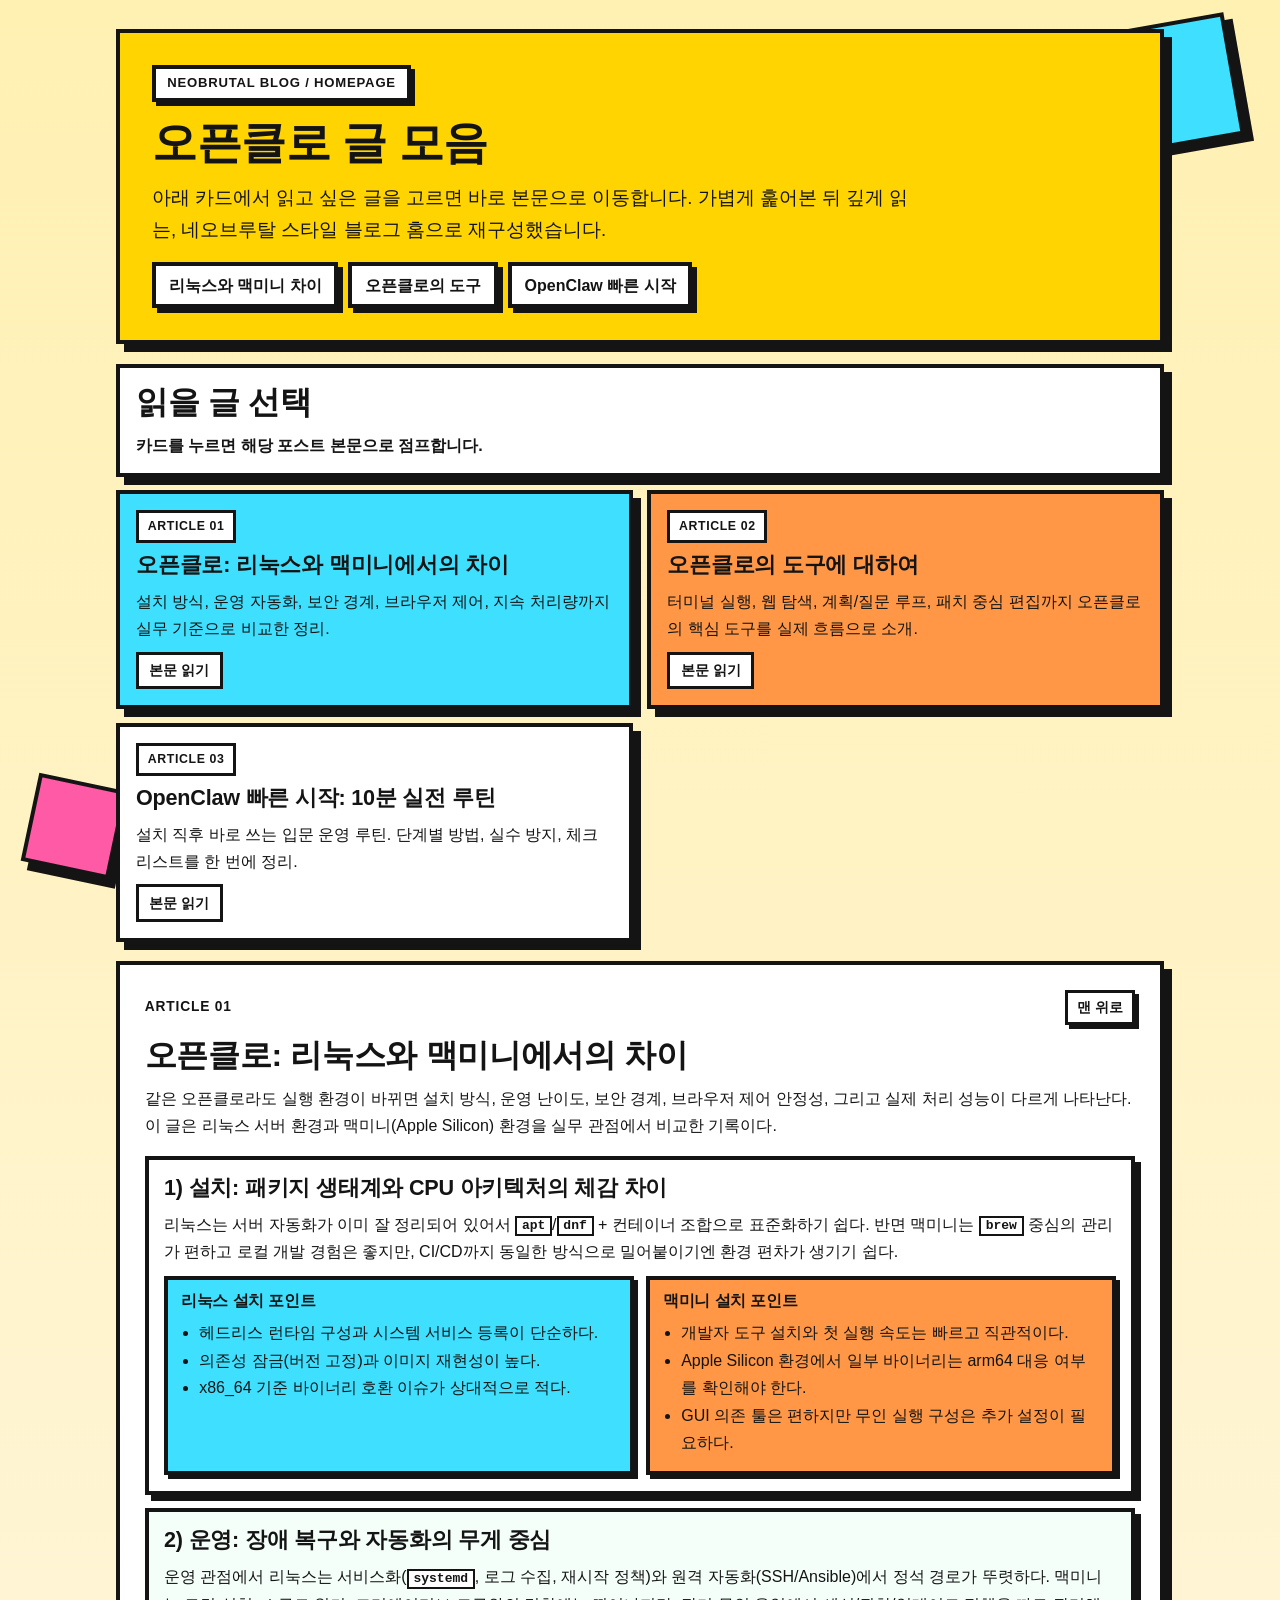
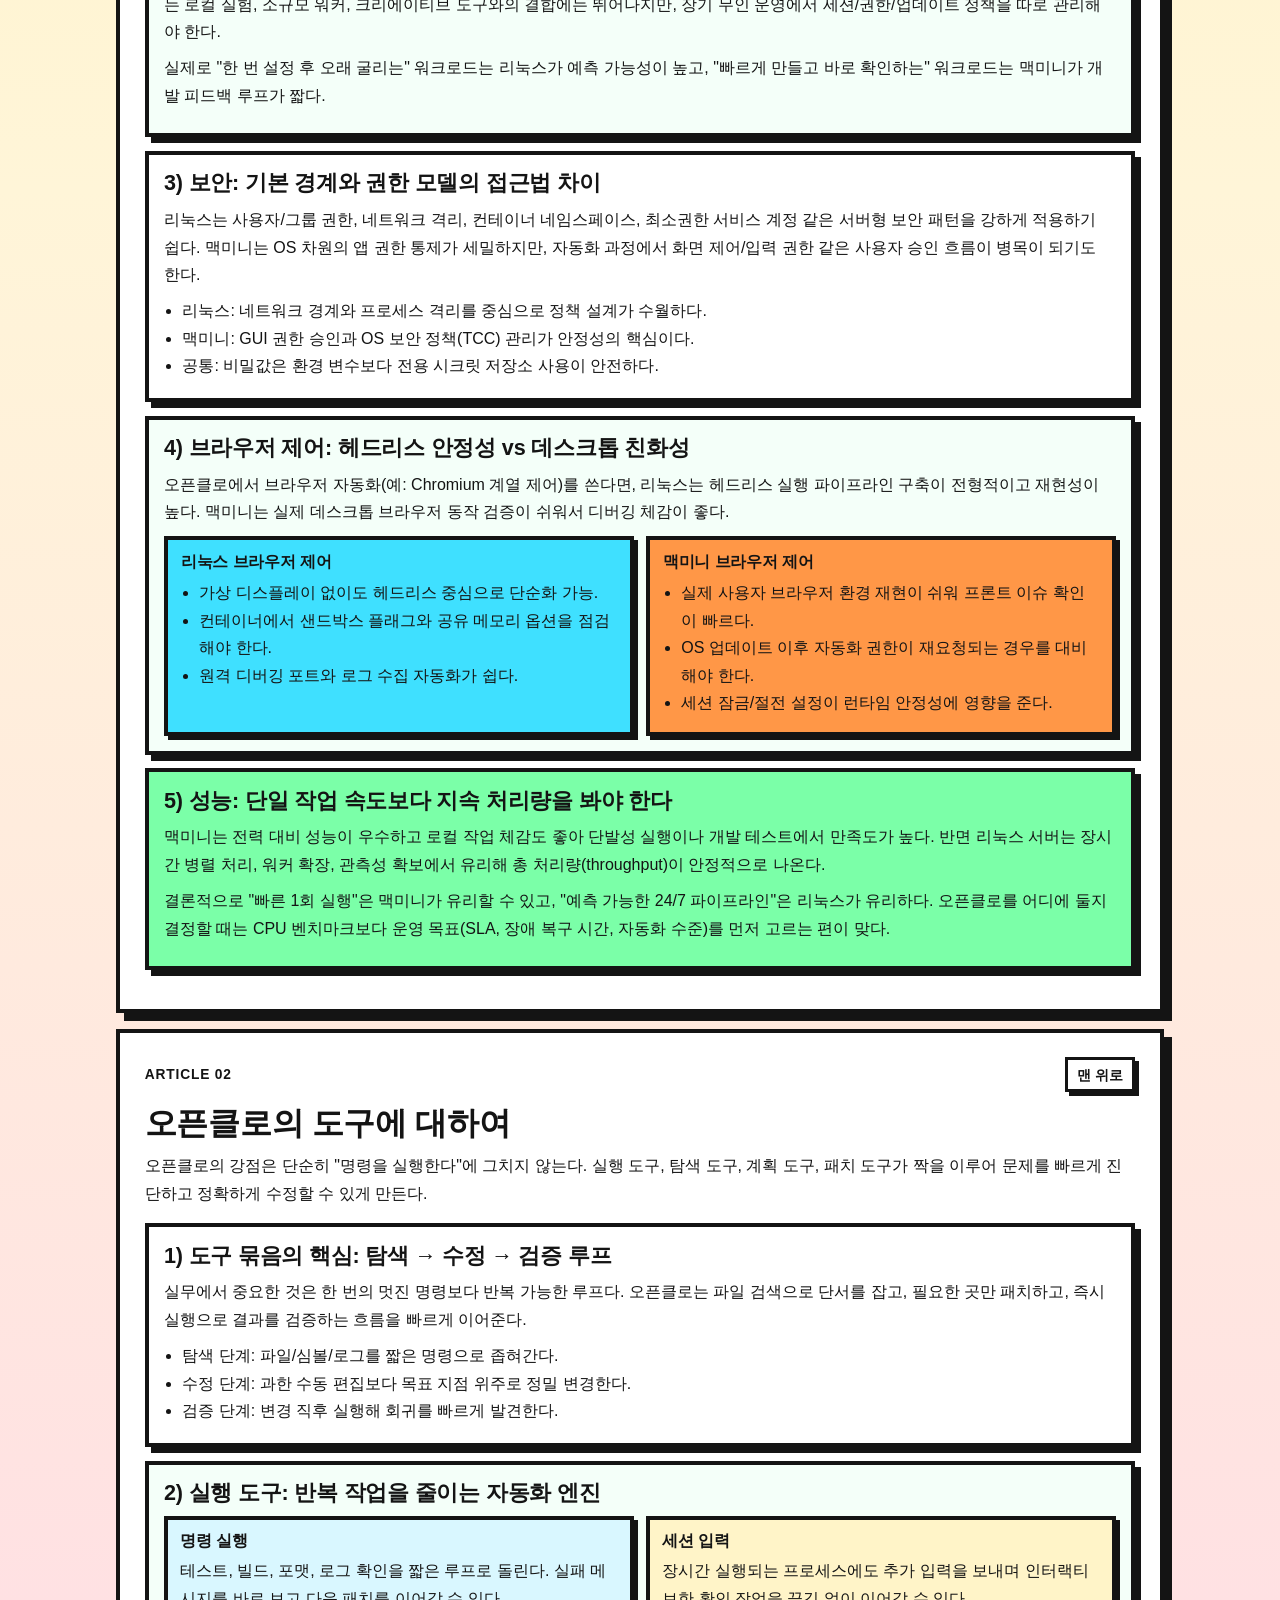
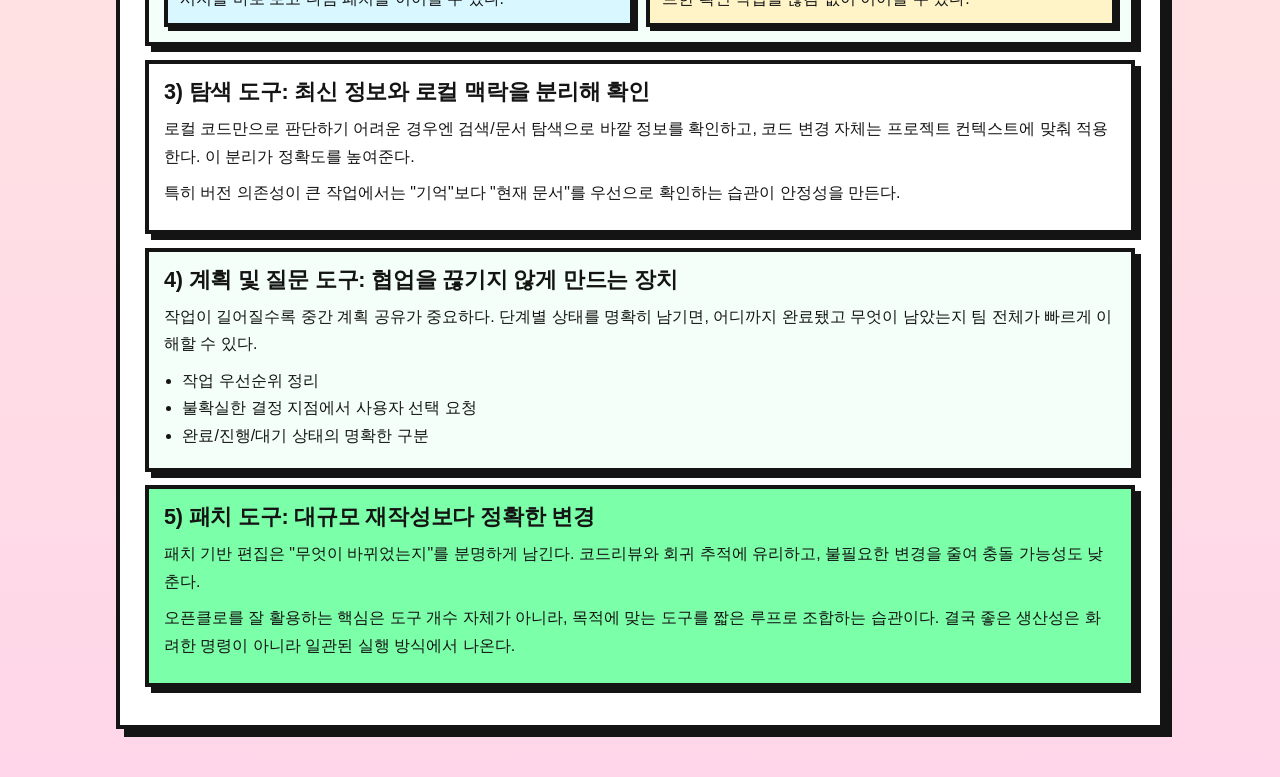
==== commit 53046058: "Link quickstart post from homepage as article 03" ====
--- a/index.html
+++ b/index.html
@@ -22,6 +22,7 @@
       <nav class="top-nav" aria-label="게시글 바로가기">
         <a href="#post-linux-mac">리눅스와 맥미니 차이</a>
         <a href="#post-tools">오픈클로의 도구</a>
+        <a href="./post-openclaw-quickstart.html">OpenClaw 빠른 시작</a>
       </nav>
     </header>
 
@@ -48,6 +49,16 @@
           <p>
             터미널 실행, 웹 탐색, 계획/질문 루프, 패치 중심 편집까지
             오픈클로의 핵심 도구를 실제 흐름으로 소개.
+          </p>
+          <span class="card-cta">본문 읽기</span>
+        </a>
+
+        <a class="brutal-box post-card" href="./post-openclaw-quickstart.html">
+          <p class="card-label">ARTICLE 03</p>
+          <h3>OpenClaw 빠른 시작: 10분 실전 루틴</h3>
+          <p>
+            설치 직후 바로 쓰는 입문 운영 루틴.
+            단계별 방법, 실수 방지, 체크리스트를 한 번에 정리.
           </p>
           <span class="card-cta">본문 읽기</span>
         </a>
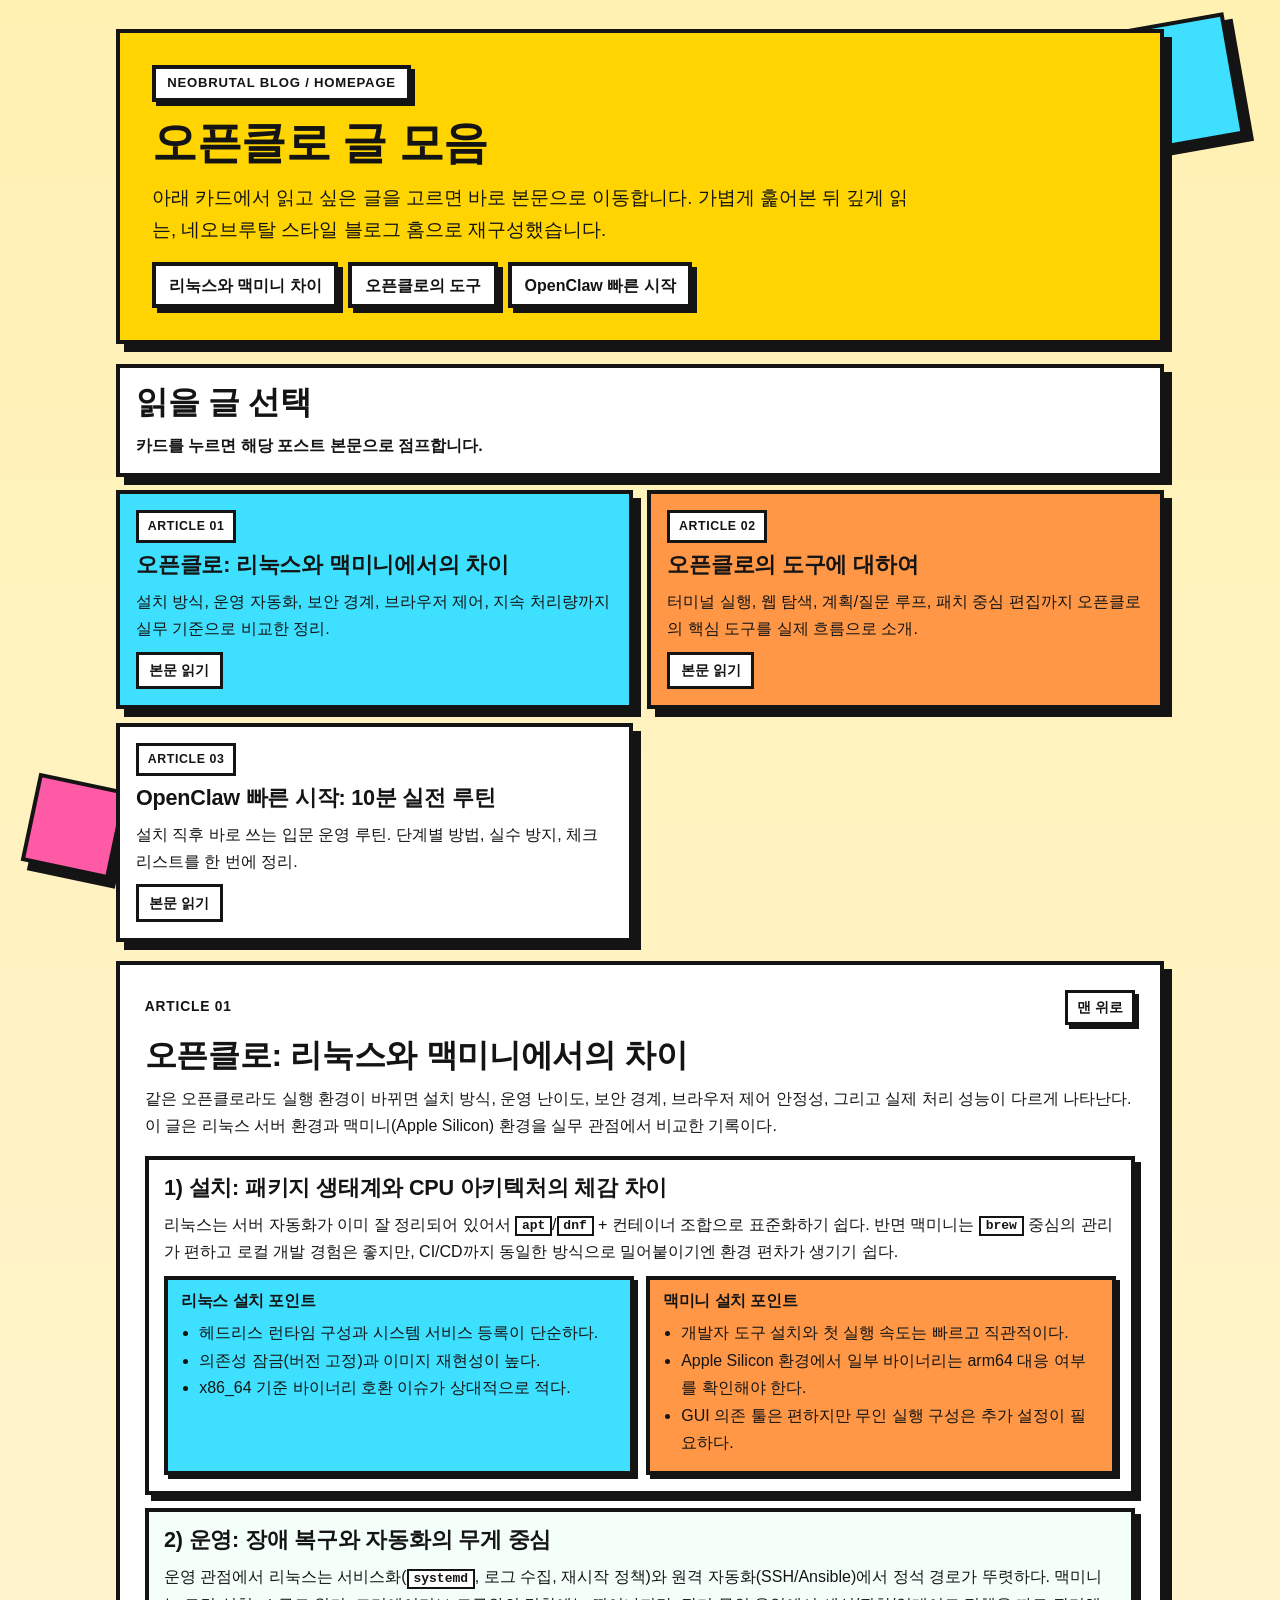
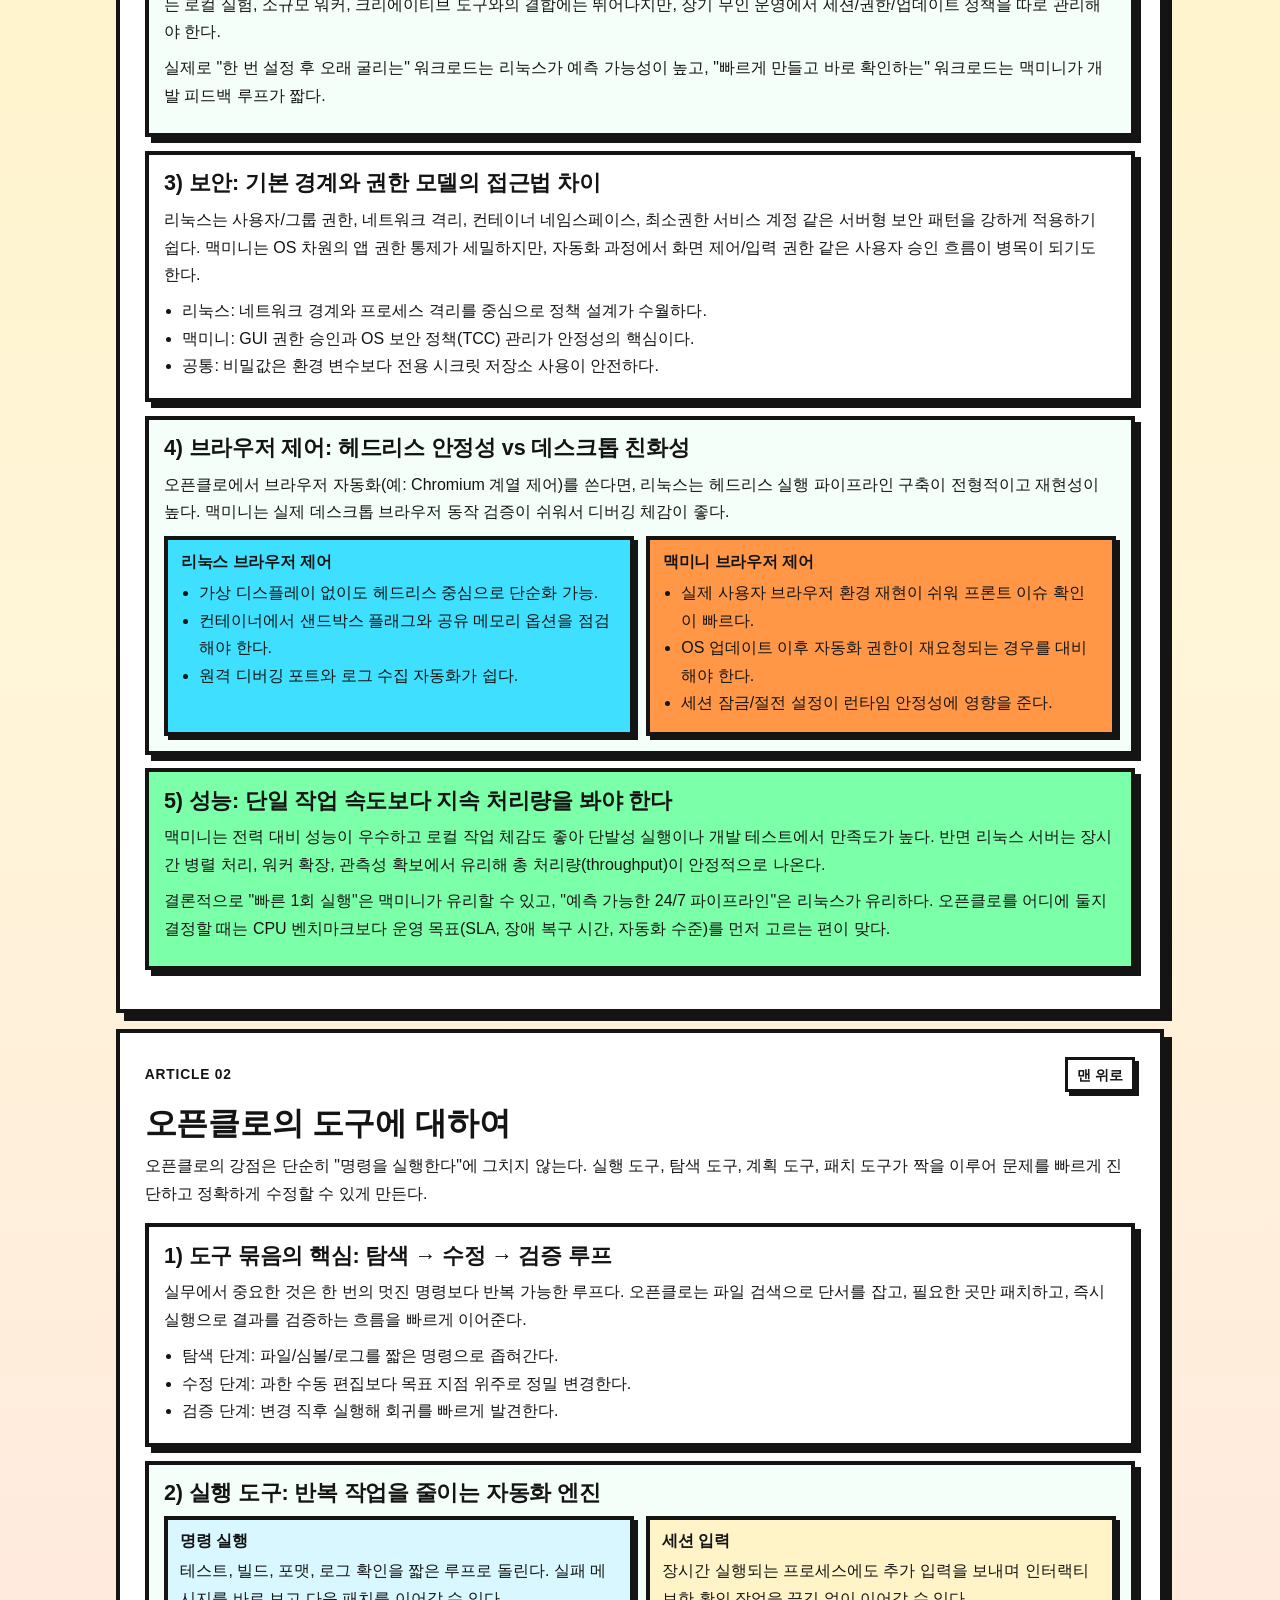
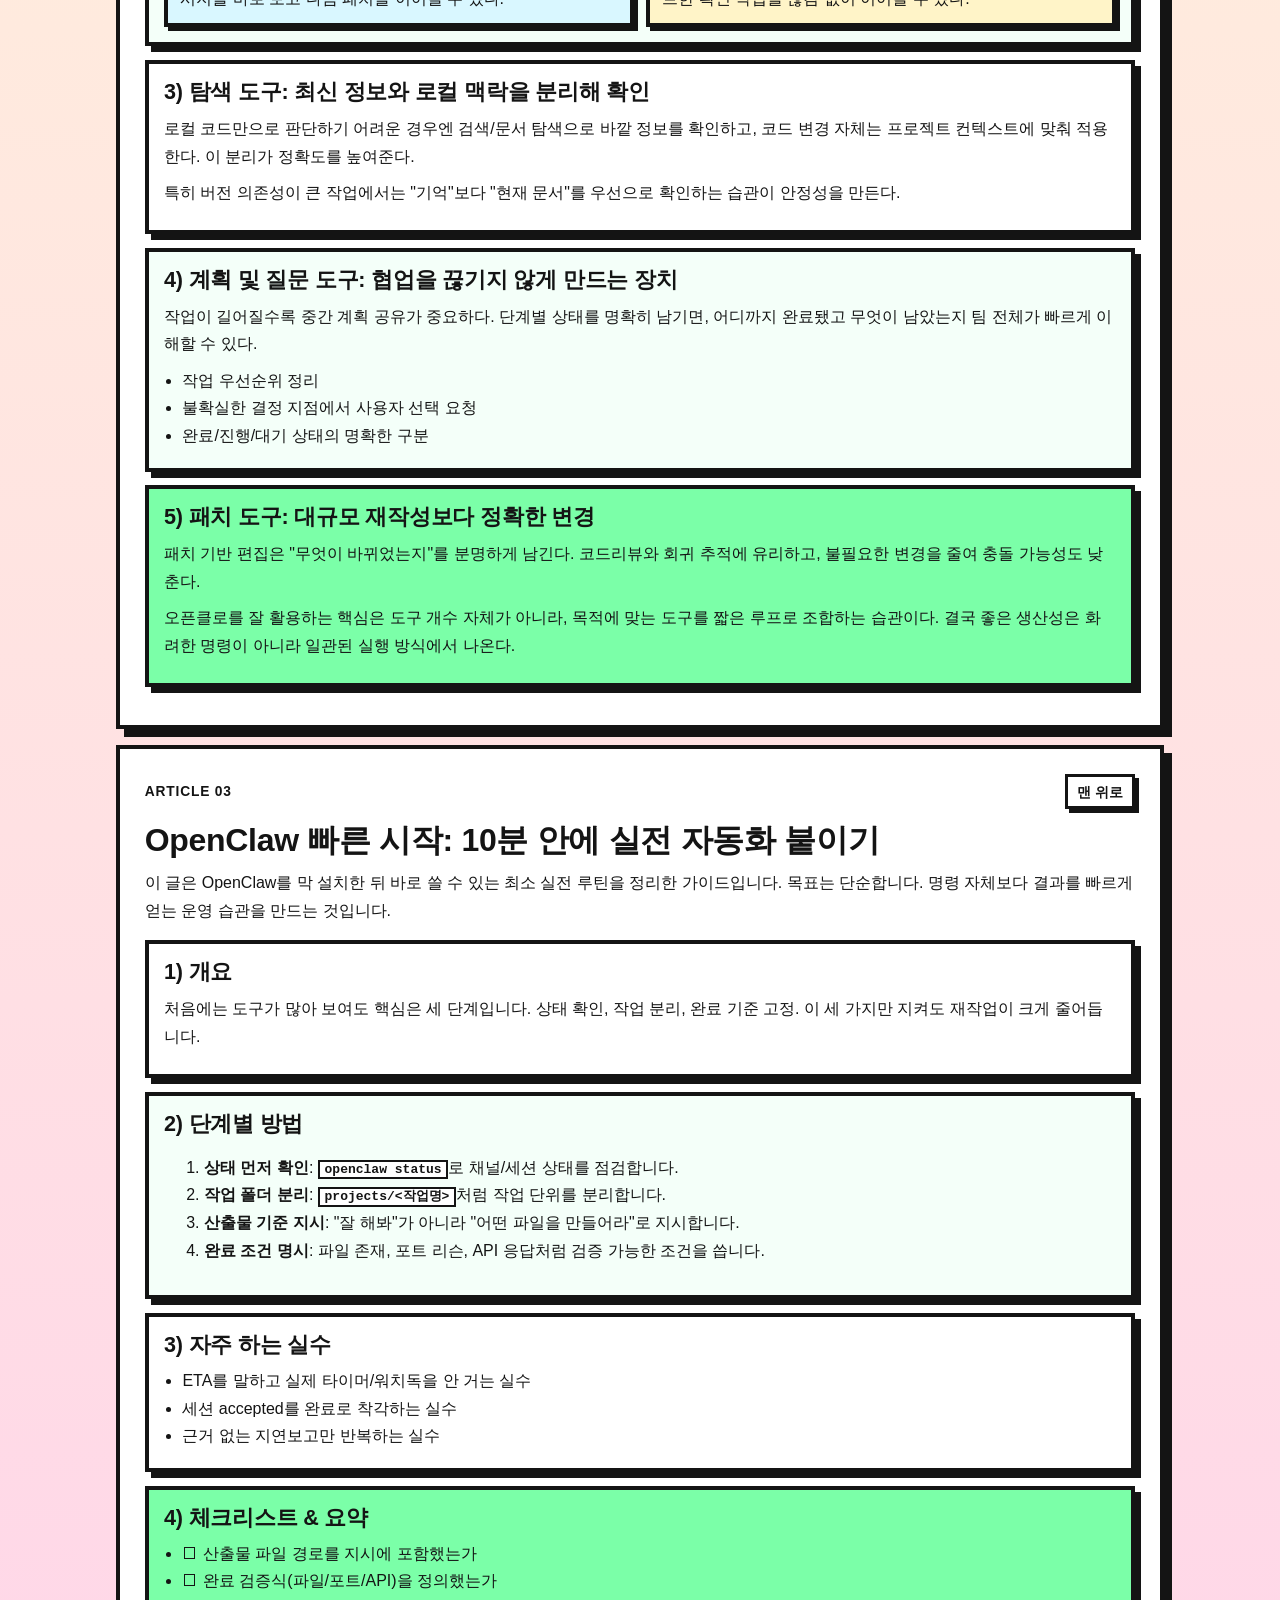
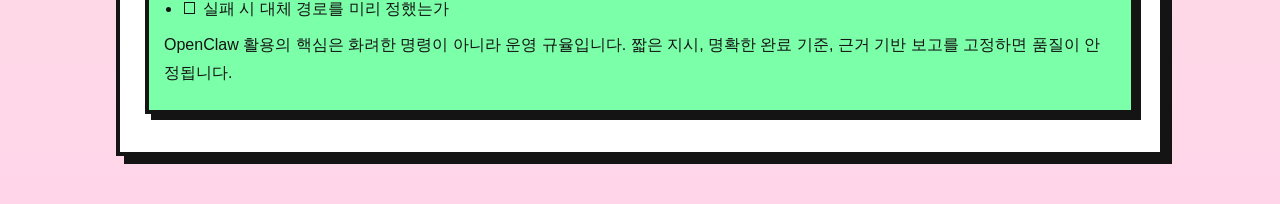
==== commit 9e86a928: "Embed quickstart as ARTICLE 03 in homepage flow" ====
--- a/index.html
+++ b/index.html
@@ -22,7 +22,7 @@
       <nav class="top-nav" aria-label="게시글 바로가기">
         <a href="#post-linux-mac">리눅스와 맥미니 차이</a>
         <a href="#post-tools">오픈클로의 도구</a>
-        <a href="./post-openclaw-quickstart.html">OpenClaw 빠른 시작</a>
+        <a href="#post-quickstart">OpenClaw 빠른 시작</a>
       </nav>
     </header>
 
@@ -53,7 +53,7 @@
           <span class="card-cta">본문 읽기</span>
         </a>
 
-        <a class="brutal-box post-card" href="./post-openclaw-quickstart.html">
+        <a class="brutal-box post-card" href="#post-quickstart">
           <p class="card-label">ARTICLE 03</p>
           <h3>OpenClaw 빠른 시작: 10분 실전 루틴</h3>
           <p>
@@ -253,6 +253,59 @@
           </p>
         </section>
       </article>
+
+      <article class="brutal-box post-full" id="post-quickstart">
+        <header class="post-head">
+          <p class="post-no">ARTICLE 03</p>
+          <a class="back-top" href="#top">맨 위로</a>
+        </header>
+
+        <h2>OpenClaw 빠른 시작: 10분 안에 실전 자동화 붙이기</h2>
+        <p>
+          이 글은 OpenClaw를 막 설치한 뒤 바로 쓸 수 있는 최소 실전 루틴을 정리한 가이드입니다.
+          목표는 단순합니다. 명령 자체보다 결과를 빠르게 얻는 운영 습관을 만드는 것입니다.
+        </p>
+
+        <section class="block">
+          <h3>1) 개요</h3>
+          <p>
+            처음에는 도구가 많아 보여도 핵심은 세 단계입니다. 상태 확인, 작업 분리, 완료 기준 고정.
+            이 세 가지만 지켜도 재작업이 크게 줄어듭니다.
+          </p>
+        </section>
+
+        <section class="block">
+          <h3>2) 단계별 방법</h3>
+          <ol>
+            <li><strong>상태 먼저 확인</strong>: <code>openclaw status</code>로 채널/세션 상태를 점검합니다.</li>
+            <li><strong>작업 폴더 분리</strong>: <code>projects/&lt;작업명&gt;</code>처럼 작업 단위를 분리합니다.</li>
+            <li><strong>산출물 기준 지시</strong>: "잘 해봐"가 아니라 "어떤 파일을 만들어라"로 지시합니다.</li>
+            <li><strong>완료 조건 명시</strong>: 파일 존재, 포트 리슨, API 응답처럼 검증 가능한 조건을 씁니다.</li>
+          </ol>
+        </section>
+
+        <section class="block">
+          <h3>3) 자주 하는 실수</h3>
+          <ul>
+            <li>ETA를 말하고 실제 타이머/워치독을 안 거는 실수</li>
+            <li>세션 accepted를 완료로 착각하는 실수</li>
+            <li>근거 없는 지연보고만 반복하는 실수</li>
+          </ul>
+        </section>
+
+        <section class="block highlight">
+          <h3>4) 체크리스트 &amp; 요약</h3>
+          <ul>
+            <li>☐ 산출물 파일 경로를 지시에 포함했는가</li>
+            <li>☐ 완료 검증식(파일/포트/API)을 정의했는가</li>
+            <li>☐ 실패 시 대체 경로를 미리 정했는가</li>
+          </ul>
+          <p>
+            OpenClaw 활용의 핵심은 화려한 명령이 아니라 운영 규율입니다.
+            짧은 지시, 명확한 완료 기준, 근거 기반 보고를 고정하면 품질이 안정됩니다.
+          </p>
+        </section>
+      </article>
     </section>
   </main>
 </body>
